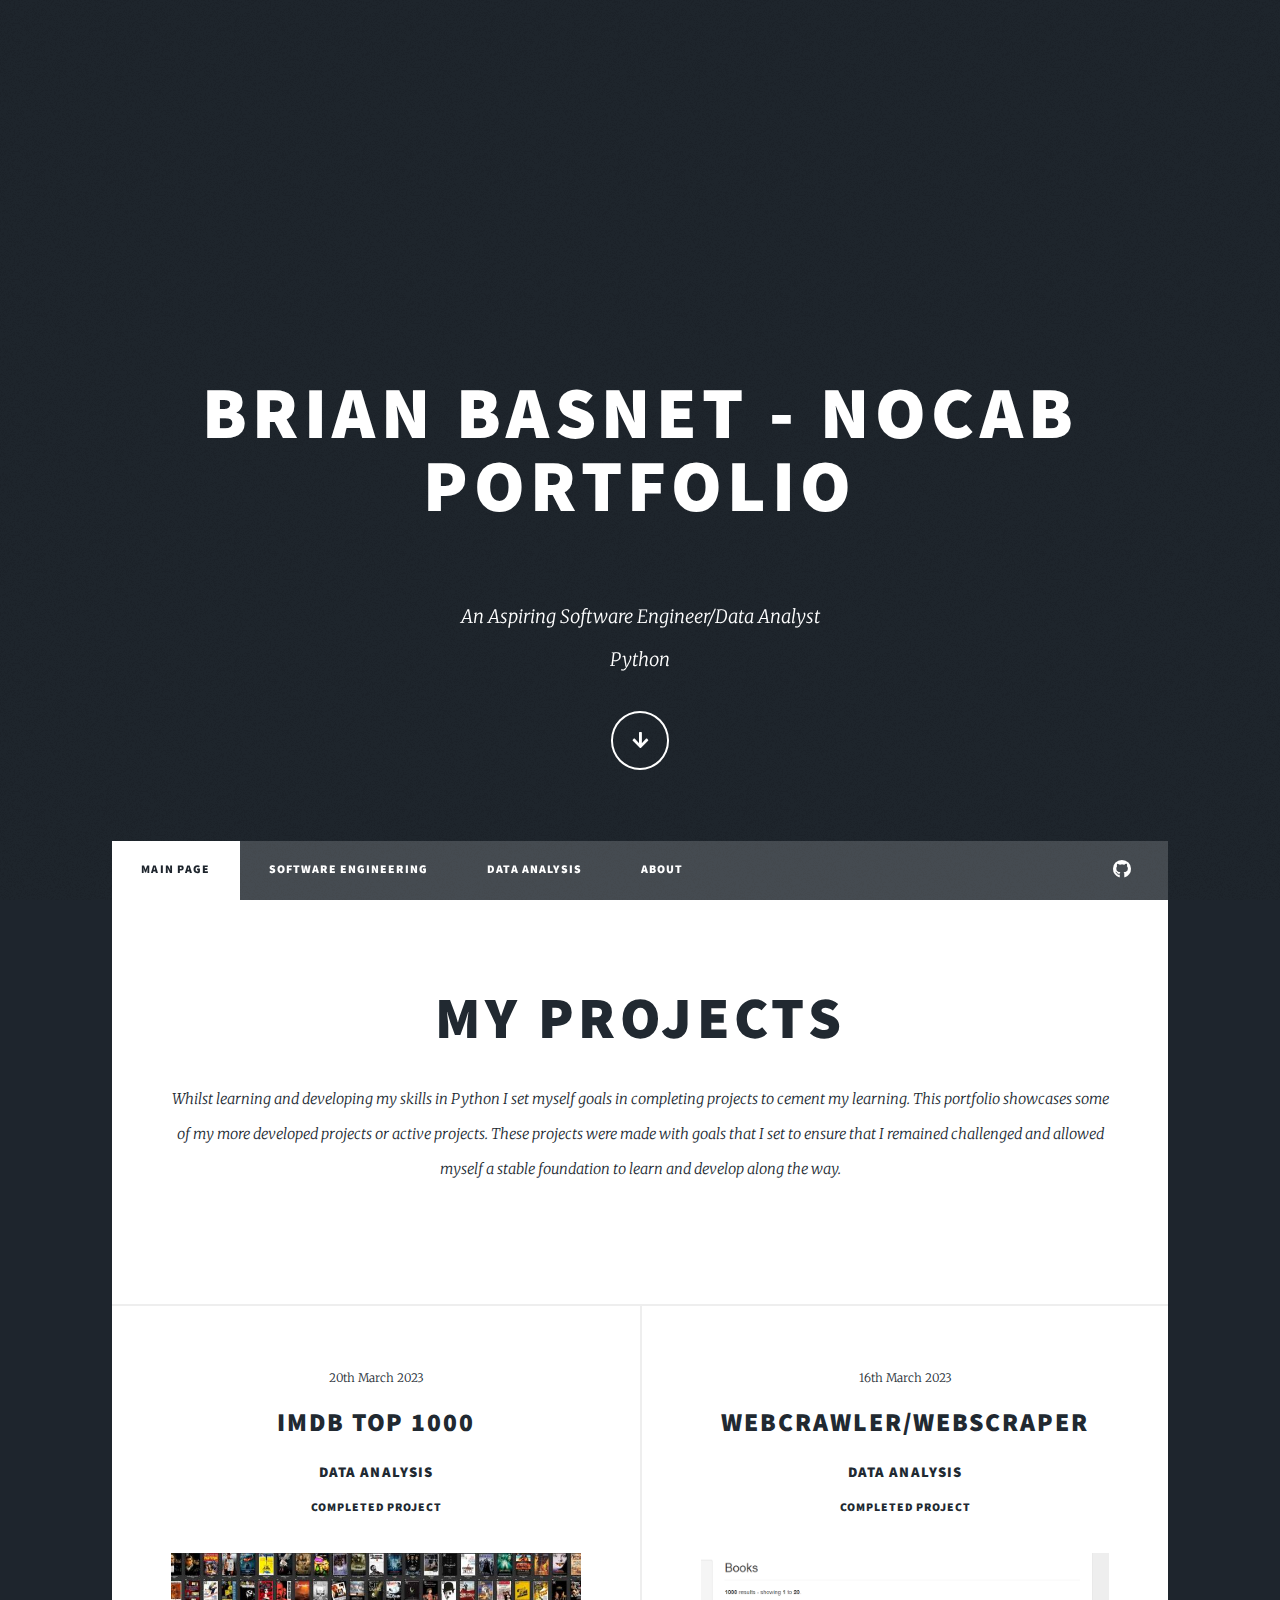
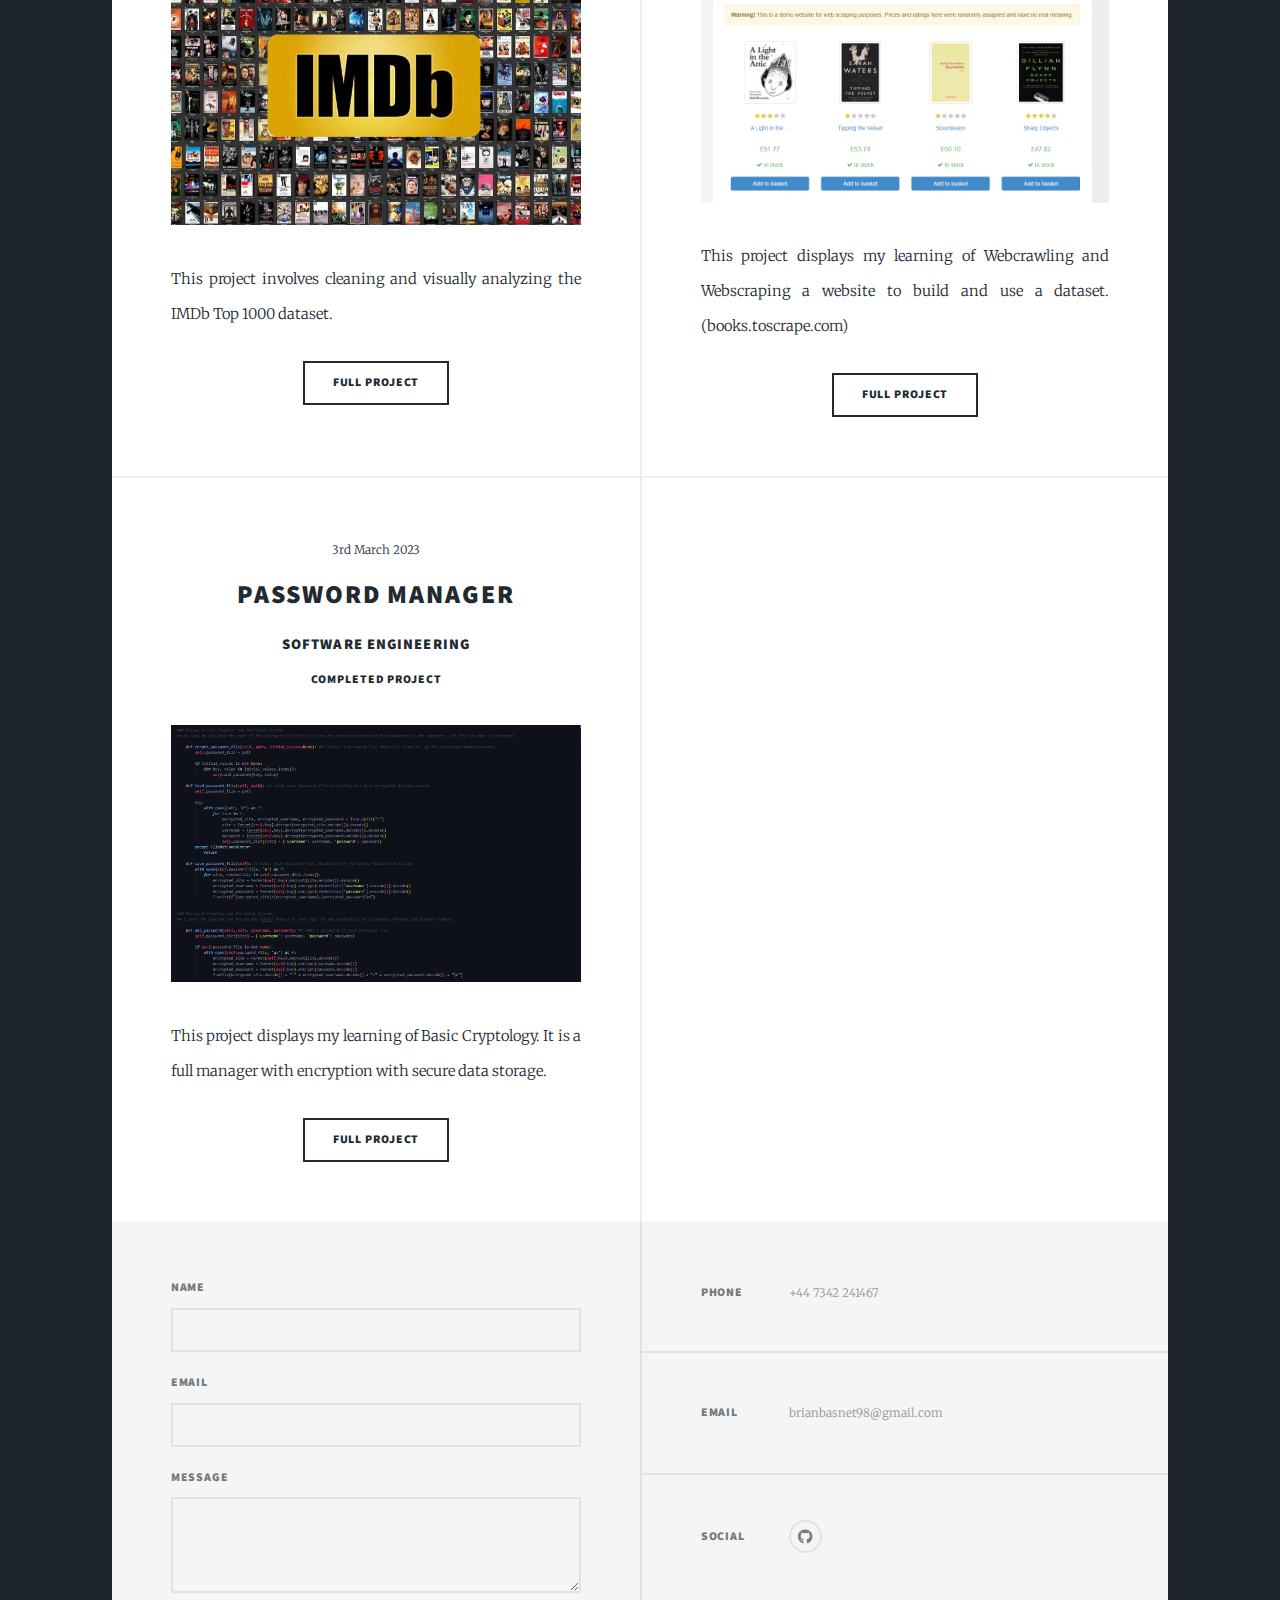
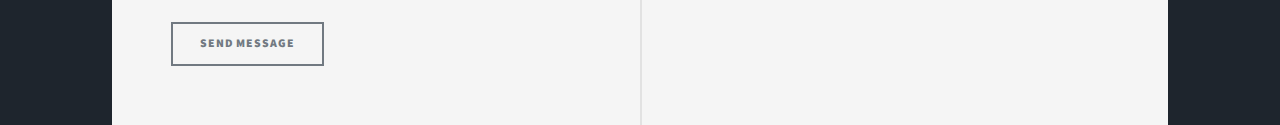
==== index.html @ bfab604c "Initial GitPages Commit" ====
<!DOCTYPE HTML>
<html>
	<head>
		<title>Brian Basnet (nocab)</title>
		<meta charset="utf-8" />
		<meta name="viewport" content="width=device-width, initial-scale=1, user-scalable=no" />
		<link rel="stylesheet" href="../assets/css/main.css" />
		<noscript><link rel="stylesheet" href="../assets/css/noscript.css" /></noscript>
	</head>
	<body class="is-preload">

		<!-- Wrapper -->
			<div id="wrapper" class="fade-in">

				<!-- Intro -->
					<div id="intro">
						<h1>Brian Basnet - nocab<br />
						Portfolio</h1>
						<p><br />
						An Aspiring Software Engineer/Data Analyst<br />
						
						Python</p>
						
						<ul class="actions">
							<li><a href="#nav" class="button icon solid solo fa-arrow-down scrolly">Continue</a></li>
						</ul>
					</div>

				<!-- Header -->
					<header id="header">
						<a href="index.html" class="logo">nocab</a>
					</header>

				<!-- Nav -->
					<nav id="nav">
						<ul class="links">
							<li class="active"><a href="../index.html">Main Page</a></li>
							<li><a href="../software-engineering/softwareengineering.html">Software Engineering</a></li>
							<li><a href="../data-analysis/dataanalysis.html">Data Analysis</a></li>
							<li><a href="../about.html">About</a></li>
						</ul>
						<ul class="icons">
							<li><a href="https://github.com/nocab-tech" class="icon brands fa-github"target="_blank"><span class="label">GitHub</span></a></li>
						</ul>
					</nav>

				<!-- Main -->
					<div id="main">

						<!-- Featured Post -->
							<article class="post featured">
								<header class="major">
									<h2>My Projects</h2>
									<p>Whilst learning and developing my skills in Python I set myself goals in completing projects to cement my learning. This portfolio showcases some of my more developed projects or active projects. These projects were made with goals that I set to ensure that I remained challenged and allowed myself a stable foundation to learn and develop along the way.</p>
								</header>
							</article>

						<!-- Posts -->
							<section class="posts">
								<article>
									<header>
										<span class="date">20th March 2023</span>
										<h2><a href="data-analysis/IMDB.html"target="_blank">IMDB Top 1000</a></h2>
										<h4>Data Analysis</h4>
										<h6>Completed Project</h6>
									</header>
									<a href="data-analysis/IMDB.html"target="_blank" class="image fit"><img src="images/imdb.jpg" alt="" /></a>
									<p>This project involves cleaning and visually analyzing the IMDb Top 1000 dataset.</p>
									<ul class="actions special">
										<li><a href="data-analysis/IMDB.html"target="_blank" class="button">Full Project</a></li>
									</ul>
								</article>
								<article>
									<header>
										<span class="date">16th March 2023</span>
										<h2><a href="data-analysis/WCWS.html"target="_blank">Webcrawler/Webscraper</a></h2>
										<h4>Data Analysis</h4>
										<h6>Completed Project</h6>
									</header>
									<a href="data-analysis/WCWS.html"target="_blank" class="image fit"><img src="images/wcws.png" alt="" /></a>
									<p>This project displays my learning of Webcrawling and Webscraping a website to build and use a dataset. (books.toscrape.com)</p>
									<ul class="actions special">
										<li><a href="data-analysis/WCWS.html"target="_blank" class="button">Full Project</a></li>
									</ul>
								</article>
								<article>
									<header>
										<span class="date">3rd March 2023</span>
										<h2><a href="software-engineering/passmanager.html"target="_blank">Password Manager</a></h2>
										<h4>Software Engineering</h4>
										<h6>Completed Project</h6>
									</header>
									<a href="software-engineering/passmanager.html"target="_blank" class="image fit"><img src="images/pm.PNG" alt="" /></a>
									<p>This project displays my learning of Basic Cryptology. It is a full manager with encryption with secure data storage.</p>
									<ul class="actions special">
										<li><a href="software-engineering/passmanager.html"target="_blank" class="button">Full Project</a></li>
									</ul>
								</article>
								<article>
									
								</article>
							</section>

						<!-- Footer -->
							<!-- <footer>
								<div class="pagination">
									<a href="#" class="previous">Prev</a>
									<a href="#" class="page active">1</a>
									<a href="#" class="page">2</a>
									<a href="#" class="page">3</a>
									<span class="extra">&hellip;</span>
									<a href="#" class="page">8</a>
									<a href="#" class="page">9</a>
									<a href="#" class="page">10</a>
									<a href="#" class="next">Next</a>
								</div>
							</footer> -->

					</div>

				<!-- Footer -->

					<footer id="footer">
				
						<section>
							<form method="post" action="https://formsubmit.co/brianbasnet98@gmail.com">
								<div class="fields">
									<div class="field">
										<label for="name">Name</label>
										<input type="text" name="name" id="name" />
									</div>
									<div class="field">
										<label for="email">Email</label>
										<input type="text" name="email" id="email" />
									</div>
									<div class="field">
										<label for="message">Message</label>
										<textarea name="message" id="message" rows="2"></textarea>
									</div>
								</div>
								<ul class="actions">
									<li><input type="submit" value="Send Message" /></li>
								</ul>
							</form>
						</section>
						<section class="split contact">
							<section>
								<h3>Phone</h3>
								<p>+44 7342 241467</p>
							</section>
							<section>
								<h3>Email</h3>
								<p>brianbasnet98@gmail.com</p>
							</section>
							<section>
								<h3>Social</h3>
								<ul class="icons alt">
									<li><a href="#" class="icon brands alt fa-github"><span class="label">GitHub</span></a></li>
								</ul>
							</section>
						</section>
					</footer>

			</div>

		<!-- Scripts -->
			<script src="assets/js/jquery.min.js"></script>
			<script src="assets/js/jquery.scrollex.min.js"></script>
			<script src="assets/js/jquery.scrolly.min.js"></script>
			<script src="assets/js/browser.min.js"></script>
			<script src="assets/js/breakpoints.min.js"></script>
			<script src="assets/js/util.js"></script>
			<script src="assets/js/main.js"></script>

	</body>
</html>
---- assets/css/main.css ----
@import url(fontawesome-all.min.css);
@import url("https://fonts.googleapis.com/css?family=Merriweather:300,700,300italic,700italic|Source+Sans+Pro:900");

/*
	Massively by HTML5 UP
	html5up.net | @ajlkn
	Free for personal and commercial use under the CCA 3.0 license (html5up.net/license)
*/

html, body, div, span, applet, object,
iframe, h1, h2, h3, h4, h5, h6, p, blockquote,
pre, a, abbr, acronym, address, big, cite,
code, del, dfn, em, img, ins, kbd, q, s, samp,
small, strike, strong, sub, sup, tt, var, b,
u, i, center, dl, dt, dd, ol, ul, li, fieldset,
form, label, legend, table, caption, tbody,
tfoot, thead, tr, th, td, article, aside,
canvas, details, embed, figure, figcaption,
footer, header, hgroup, menu, nav, output, ruby,
section, summary, time, mark, audio, video {
	margin: 0;
	padding: 0;
	border: 0;
	font-size: 100%;
	font: inherit;
	vertical-align: baseline;}

article, aside, details, figcaption, figure,
footer, header, hgroup, menu, nav, section {
	display: block;}

body {
	line-height: 1;
}

ol, ul {
	list-style: none;
}

blockquote, q {
	quotes: none;
}

	blockquote:before, blockquote:after, q:before, q:after {
		content: '';
		content: none;
	}

table {
	border-collapse: collapse;
	border-spacing: 0;
}

body {
	-webkit-text-size-adjust: none;
}

mark {
	background-color: transparent;
	color: inherit;
}

input::-moz-focus-inner {
	border: 0;
	padding: 0;
}

input, select, textarea {
	-moz-appearance: none;
	-webkit-appearance: none;
	-ms-appearance: none;
	appearance: none;
}

/* Basic */

	@-ms-viewport {
		width: device-width;
	}

	body {
		-ms-overflow-style: scrollbar;
	}

	@media screen and (max-width: 480px) {

		html, body {
			min-width: 320px;
		}

	}

	html {
		box-sizing: border-box;
	}

	*, *:before, *:after {
		box-sizing: inherit;
	}

	body {
		background-color: #1e252d;
	}


		body.is-preload *, body.is-preload *:before, body.is-preload *:after {
			-moz-animation: none !important;
			-webkit-animation: none !important;
			-ms-animation: none !important;
			animation: none !important;
			-moz-transition: none !important;
			-webkit-transition: none !important;
			-ms-transition: none !important;
			transition: none !important;
		}

/* Type */

	html {
		font-size: 16pt;
	}

		@media screen and (max-width: 1680px) {

			html {
				font-size: 12pt;
			}

		}

		@media screen and (max-width: 1280px) {

			html {
				font-size: 11pt;
			}

		}

		@media screen and (max-width: 360px) {

			html {
				font-size: 10pt;
			}

		}

	body {
		color: #212931;
	}

	body, input, select, textarea {
		font-family: "Merriweather", Georgia, serif;
		font-weight: 300;
		font-size: 1rem;
		line-height: 2.375;
	}

	a {
		-moz-transition: color 0.2s ease-in-out, background-color 0.2s ease-in-out, border-color 0.2s ease-in-out, box-shadow 0.2s ease-in-out;
		-webkit-transition: color 0.2s ease-in-out, background-color 0.2s ease-in-out, border-color 0.2s ease-in-out, box-shadow 0.2s ease-in-out;
		-ms-transition: color 0.2s ease-in-out, background-color 0.2s ease-in-out, border-color 0.2s ease-in-out, box-shadow 0.2s ease-in-out;
		transition: color 0.2s ease-in-out, background-color 0.2s ease-in-out, border-color 0.2s ease-in-out, box-shadow 0.2s ease-in-out;
		border-bottom: dotted 1px;
		text-decoration: none;
	}

		a:hover {
			border-bottom-color: transparent;
		}

	strong, b {
		font-weight: 600;
	}

	em, i {
		font-style: italic;
	}

	p {
		text-align: justify;
		margin: 0 0 2rem 0;
	}

	h1, h2, h3, h4, h5, h6 {
		font-family: "Source Sans Pro", Helvetica, sans-serif;
		font-weight: 900;
		line-height: 1.5;
		letter-spacing: 0.075em;
		text-transform: uppercase;
		margin: 0 0 1rem 0;
	}

		h1 a, h2 a, h3 a, h4 a, h5 a, h6 a {
			border-bottom: 0;
			color: inherit;
			text-decoration: none;
		}

	h1 {
		font-size: 4rem;
		line-height: 1.1;
		margin: 0 0 2rem 0;
	}

	h2 {
		font-size: 1.75rem;
		line-height: 1.3;
		margin: 0 0 1.5rem 0;
	}

	h3 {
		font-size: 1.25rem;
		margin: 0 0 1.5rem 0;
	}

	h4 {
		font-size: 1rem;
	}

	h5 {
		font-size: 0.9rem;
	}

	h6 {
		font-size: 0.8rem;
	}

	sub {
		font-size: 0.8rem;
		position: relative;
		top: 0.5rem;
	}

	sup {
		font-size: 0.8rem;
		position: relative;
		top: -0.5rem;
	}

	blockquote {
		border-left: solid 4px;
		font-style: italic;
		margin: 0 0 2rem 0;
		padding: 0.5rem 0 0.5rem 2rem;
	}

	code {
		border: solid 2px;
		font-family: "Courier New", monospace;
		font-size: 0.9rem;
		margin: 0 0.25rem;
		padding: 0.25rem 0.65rem;
	}

	pre {
		-webkit-overflow-scrolling: touch;
		font-family: "Courier New", monospace;
		font-size: 0.9rem;
		margin: 0 0 2rem 0;
	}

		pre code {
			display: block;
			line-height: 1.75;
			padding: 1rem 1.5rem;
			overflow-x: auto;
		}

	hr {
		border: 0;
		border-bottom: solid 2px;
		margin: 3rem 0;
	}

		hr.major {
			margin: 5rem 0;
		}

	.align-left {
		text-align: left;
	}

	.align-center {
		text-align: center;
	}

	.align-right {
		text-align: right;
	}

	input, select, textarea {
		color: #212931;
	}

	a {
		color: #212931;
		border-bottom-color: rgba(33, 41, 49, 0.5);
	}

		a:hover {
			border-bottom-color: transparent;
			color: #18bfef !important;
		}

	strong, b {
		color: #212931;
	}

	h1, h2, h3, h4, h5, h6 {
		color: #212931;
	}

	blockquote {
		border-left-color: #eeeeee;
	}

	code {
		background: rgba(220, 220, 220, 0.25);
		border-color: #eeeeee;
	}

	hr {
		border-bottom-color: #eeeeee;
	}

/* Row */

	.row {
		display: flex;
		flex-wrap: wrap;
		box-sizing: border-box;
		align-items: stretch;
	}

		.row > * {
			box-sizing: border-box;
		}

		.row.gtr-uniform > * > :last-child {
			margin-bottom: 0;
		}

		.row.aln-left {
			justify-content: flex-start;
		}

		.row.aln-center {
			justify-content: center;
		}

		.row.aln-right {
			justify-content: flex-end;
		}

		.row.aln-top {
			align-items: flex-start;
		}

		.row.aln-middle {
			align-items: center;
		}

		.row.aln-bottom {
			align-items: flex-end;
		}

		.row > .imp {
			order: -1;
		}

		.row > .col-1 {
			width: 8.33333%;
		}

		.row > .off-1 {
			margin-left: 8.33333%;
		}

		.row > .col-2 {
			width: 16.66667%;
		}

		.row > .off-2 {
			margin-left: 16.66667%;
		}

		.row > .col-3 {
			width: 25%;
		}

		.row > .off-3 {
			margin-left: 25%;
		}

		.row > .col-4 {
			width: 33.33333%;
		}

		.row > .off-4 {
			margin-left: 33.33333%;
		}

		.row > .col-5 {
			width: 41.66667%;
		}

		.row > .off-5 {
			margin-left: 41.66667%;
		}

		.row > .col-6 {
			width: 50%;
		}

		.row > .off-6 {
			margin-left: 50%;
		}

		.row > .col-7 {
			width: 58.33333%;
		}

		.row > .off-7 {
			margin-left: 58.33333%;
		}

		.row > .col-8 {
			width: 66.66667%;
		}

		.row > .off-8 {
			margin-left: 66.66667%;
		}

		.row > .col-9 {
			width: 75%;
		}

		.row > .off-9 {
			margin-left: 75%;
		}

		.row > .col-10 {
			width: 83.33333%;
		}

		.row > .off-10 {
			margin-left: 83.33333%;
		}

		.row > .col-11 {
			width: 91.66667%;
		}

		.row > .off-11 {
			margin-left: 91.66667%;
		}

		.row > .col-12 {
			width: 100%;
		}

		.row > .off-12 {
			margin-left: 100%;
		}

		.row.gtr-0 {
			margin-top: 0;
			margin-left: 0rem;
		}

			.row.gtr-0 > * {
				padding: 0 0 0 0rem;
			}

			.row.gtr-0.gtr-uniform {
				margin-top: 0rem;
			}

				.row.gtr-0.gtr-uniform > * {
					padding-top: 0rem;
				}

		.row.gtr-25 {
			margin-top: 0;
			margin-left: -0.375rem;
		}

			.row.gtr-25 > * {
				padding: 0 0 0 0.375rem;
			}

			.row.gtr-25.gtr-uniform {
				margin-top: -0.375rem;
			}

				.row.gtr-25.gtr-uniform > * {
					padding-top: 0.375rem;
				}

		.row.gtr-50 {
			margin-top: 0;
			margin-left: -0.75rem;
		}

			.row.gtr-50 > * {
				padding: 0 0 0 0.75rem;
			}

			.row.gtr-50.gtr-uniform {
				margin-top: -0.75rem;
			}

				.row.gtr-50.gtr-uniform > * {
					padding-top: 0.75rem;
				}

		.row {
			margin-top: 0;
			margin-left: -1.5rem;
		}

			.row > * {
				padding: 0 0 0 1.5rem;
			}

			.row.gtr-uniform {
				margin-top: -1.5rem;
			}

				.row.gtr-uniform > * {
					padding-top: 1.5rem;
				}

		.row.gtr-150 {
			margin-top: 0;
			margin-left: -2.25rem;
		}

			.row.gtr-150 > * {
				padding: 0 0 0 2.25rem;
			}

			.row.gtr-150.gtr-uniform {
				margin-top: -2.25rem;
			}

				.row.gtr-150.gtr-uniform > * {
					padding-top: 2.25rem;
				}

		.row.gtr-200 {
			margin-top: 0;
			margin-left: -3rem;
		}

			.row.gtr-200 > * {
				padding: 0 0 0 3rem;
			}

			.row.gtr-200.gtr-uniform {
				margin-top: -3rem;
			}

				.row.gtr-200.gtr-uniform > * {
					padding-top: 3rem;
				}

		@media screen and (max-width: 1680px) {

			.row {
				display: flex;
				flex-wrap: wrap;
				box-sizing: border-box;
				align-items: stretch;
			}

				.row > * {
					box-sizing: border-box;
				}

				.row.gtr-uniform > * > :last-child {
					margin-bottom: 0;
				}

				.row.aln-left {
					justify-content: flex-start;
				}

				.row.aln-center {
					justify-content: center;
				}

				.row.aln-right {
					justify-content: flex-end;
				}

				.row.aln-top {
					align-items: flex-start;
				}

				.row.aln-middle {
					align-items: center;
				}

				.row.aln-bottom {
					align-items: flex-end;
				}

				.row > .imp-xlarge {
					order: -1;
				}

				.row > .col-1-xlarge {
					width: 8.33333%;
				}

				.row > .off-1-xlarge {
					margin-left: 8.33333%;
				}

				.row > .col-2-xlarge {
					width: 16.66667%;
				}

				.row > .off-2-xlarge {
					margin-left: 16.66667%;
				}

				.row > .col-3-xlarge {
					width: 25%;
				}

				.row > .off-3-xlarge {
					margin-left: 25%;
				}

				.row > .col-4-xlarge {
					width: 33.33333%;
				}

				.row > .off-4-xlarge {
					margin-left: 33.33333%;
				}

				.row > .col-5-xlarge {
					width: 41.66667%;
				}

				.row > .off-5-xlarge {
					margin-left: 41.66667%;
				}

				.row > .col-6-xlarge {
					width: 50%;
				}

				.row > .off-6-xlarge {
					margin-left: 50%;
				}

				.row > .col-7-xlarge {
					width: 58.33333%;
				}

				.row > .off-7-xlarge {
					margin-left: 58.33333%;
				}

				.row > .col-8-xlarge {
					width: 66.66667%;
				}

				.row > .off-8-xlarge {
					margin-left: 66.66667%;
				}

				.row > .col-9-xlarge {
					width: 75%;
				}

				.row > .off-9-xlarge {
					margin-left: 75%;
				}

				.row > .col-10-xlarge {
					width: 83.33333%;
				}

				.row > .off-10-xlarge {
					margin-left: 83.33333%;
				}

				.row > .col-11-xlarge {
					width: 91.66667%;
				}

				.row > .off-11-xlarge {
					margin-left: 91.66667%;
				}

				.row > .col-12-xlarge {
					width: 100%;
				}

				.row > .off-12-xlarge {
					margin-left: 100%;
				}

				.row.gtr-0 {
					margin-top: 0;
					margin-left: 0rem;
				}

					.row.gtr-0 > * {
						padding: 0 0 0 0rem;
					}

					.row.gtr-0.gtr-uniform {
						margin-top: 0rem;
					}

						.row.gtr-0.gtr-uniform > * {
							padding-top: 0rem;
						}

				.row.gtr-25 {
					margin-top: 0;
					margin-left: -0.375rem;
				}

					.row.gtr-25 > * {
						padding: 0 0 0 0.375rem;
					}

					.row.gtr-25.gtr-uniform {
						margin-top: -0.375rem;
					}

						.row.gtr-25.gtr-uniform > * {
							padding-top: 0.375rem;
						}

				.row.gtr-50 {
					margin-top: 0;
					margin-left: -0.75rem;
				}

					.row.gtr-50 > * {
						padding: 0 0 0 0.75rem;
					}

					.row.gtr-50.gtr-uniform {
						margin-top: -0.75rem;
					}

						.row.gtr-50.gtr-uniform > * {
							padding-top: 0.75rem;
						}

				.row {
					margin-top: 0;
					margin-left: -1.5rem;
				}

					.row > * {
						padding: 0 0 0 1.5rem;
					}

					.row.gtr-uniform {
						margin-top: -1.5rem;
					}

						.row.gtr-uniform > * {
							padding-top: 1.5rem;
						}

				.row.gtr-150 {
					margin-top: 0;
					margin-left: -2.25rem;
				}

					.row.gtr-150 > * {
						padding: 0 0 0 2.25rem;
					}

					.row.gtr-150.gtr-uniform {
						margin-top: -2.25rem;
					}

						.row.gtr-150.gtr-uniform > * {
							padding-top: 2.25rem;
						}

				.row.gtr-200 {
					margin-top: 0;
					margin-left: -3rem;
				}

					.row.gtr-200 > * {
						padding: 0 0 0 3rem;
					}

					.row.gtr-200.gtr-uniform {
						margin-top: -3rem;
					}

						.row.gtr-200.gtr-uniform > * {
							padding-top: 3rem;
						}

		}

		@media screen and (max-width: 1280px) {

			.row {
				display: flex;
				flex-wrap: wrap;
				box-sizing: border-box;
				align-items: stretch;
			}

				.row > * {
					box-sizing: border-box;
				}

				.row.gtr-uniform > * > :last-child {
					margin-bottom: 0;
				}

				.row.aln-left {
					justify-content: flex-start;
				}

				.row.aln-center {
					justify-content: center;
				}

				.row.aln-right {
					justify-content: flex-end;
				}

				.row.aln-top {
					align-items: flex-start;
				}

				.row.aln-middle {
					align-items: center;
				}

				.row.aln-bottom {
					align-items: flex-end;
				}

				.row > .imp-large {
					order: -1;
				}

				.row > .col-1-large {
					width: 8.33333%;
				}

				.row > .off-1-large {
					margin-left: 8.33333%;
				}

				.row > .col-2-large {
					width: 16.66667%;
				}

				.row > .off-2-large {
					margin-left: 16.66667%;
				}

				.row > .col-3-large {
					width: 25%;
				}

				.row > .off-3-large {
					margin-left: 25%;
				}

				.row > .col-4-large {
					width: 33.33333%;
				}

				.row > .off-4-large {
					margin-left: 33.33333%;
				}

				.row > .col-5-large {
					width: 41.66667%;
				}

				.row > .off-5-large {
					margin-left: 41.66667%;
				}

				.row > .col-6-large {
					width: 50%;
				}

				.row > .off-6-large {
					margin-left: 50%;
				}

				.row > .col-7-large {
					width: 58.33333%;
				}

				.row > .off-7-large {
					margin-left: 58.33333%;
				}

				.row > .col-8-large {
					width: 66.66667%;
				}

				.row > .off-8-large {
					margin-left: 66.66667%;
				}

				.row > .col-9-large {
					width: 75%;
				}

				.row > .off-9-large {
					margin-left: 75%;
				}

				.row > .col-10-large {
					width: 83.33333%;
				}

				.row > .off-10-large {
					margin-left: 83.33333%;
				}

				.row > .col-11-large {
					width: 91.66667%;
				}

				.row > .off-11-large {
					margin-left: 91.66667%;
				}

				.row > .col-12-large {
					width: 100%;
				}

				.row > .off-12-large {
					margin-left: 100%;
				}

				.row.gtr-0 {
					margin-top: 0;
					margin-left: 0rem;
				}

					.row.gtr-0 > * {
						padding: 0 0 0 0rem;
					}

					.row.gtr-0.gtr-uniform {
						margin-top: 0rem;
					}

						.row.gtr-0.gtr-uniform > * {
							padding-top: 0rem;
						}

				.row.gtr-25 {
					margin-top: 0;
					margin-left: -0.375rem;
				}

					.row.gtr-25 > * {
						padding: 0 0 0 0.375rem;
					}

					.row.gtr-25.gtr-uniform {
						margin-top: -0.375rem;
					}

						.row.gtr-25.gtr-uniform > * {
							padding-top: 0.375rem;
						}

				.row.gtr-50 {
					margin-top: 0;
					margin-left: -0.75rem;
				}

					.row.gtr-50 > * {
						padding: 0 0 0 0.75rem;
					}

					.row.gtr-50.gtr-uniform {
						margin-top: -0.75rem;
					}

						.row.gtr-50.gtr-uniform > * {
							padding-top: 0.75rem;
						}

				.row {
					margin-top: 0;
					margin-left: -1.5rem;
				}

					.row > * {
						padding: 0 0 0 1.5rem;
					}

					.row.gtr-uniform {
						margin-top: -1.5rem;
					}

						.row.gtr-uniform > * {
							padding-top: 1.5rem;
						}

				.row.gtr-150 {
					margin-top: 0;
					margin-left: -2.25rem;
				}

					.row.gtr-150 > * {
						padding: 0 0 0 2.25rem;
					}

					.row.gtr-150.gtr-uniform {
						margin-top: -2.25rem;
					}

						.row.gtr-150.gtr-uniform > * {
							padding-top: 2.25rem;
						}

				.row.gtr-200 {
					margin-top: 0;
					margin-left: -3rem;
				}

					.row.gtr-200 > * {
						padding: 0 0 0 3rem;
					}

					.row.gtr-200.gtr-uniform {
						margin-top: -3rem;
					}

						.row.gtr-200.gtr-uniform > * {
							padding-top: 3rem;
						}

		}

		@media screen and (max-width: 980px) {

			.row {
				display: flex;
				flex-wrap: wrap;
				box-sizing: border-box;
				align-items: stretch;
			}

				.row > * {
					box-sizing: border-box;
				}

				.row.gtr-uniform > * > :last-child {
					margin-bottom: 0;
				}

				.row.aln-left {
					justify-content: flex-start;
				}

				.row.aln-center {
					justify-content: center;
				}

				.row.aln-right {
					justify-content: flex-end;
				}

				.row.aln-top {
					align-items: flex-start;
				}

				.row.aln-middle {
					align-items: center;
				}

				.row.aln-bottom {
					align-items: flex-end;
				}

				.row > .imp-medium {
					order: -1;
				}

				.row > .col-1-medium {
					width: 8.33333%;
				}

				.row > .off-1-medium {
					margin-left: 8.33333%;
				}

				.row > .col-2-medium {
					width: 16.66667%;
				}

				.row > .off-2-medium {
					margin-left: 16.66667%;
				}

				.row > .col-3-medium {
					width: 25%;
				}

				.row > .off-3-medium {
					margin-left: 25%;
				}

				.row > .col-4-medium {
					width: 33.33333%;
				}

				.row > .off-4-medium {
					margin-left: 33.33333%;
				}

				.row > .col-5-medium {
					width: 41.66667%;
				}

				.row > .off-5-medium {
					margin-left: 41.66667%;
				}

				.row > .col-6-medium {
					width: 50%;
				}

				.row > .off-6-medium {
					margin-left: 50%;
				}

				.row > .col-7-medium {
					width: 58.33333%;
				}

				.row > .off-7-medium {
					margin-left: 58.33333%;
				}

				.row > .col-8-medium {
					width: 66.66667%;
				}

				.row > .off-8-medium {
					margin-left: 66.66667%;
				}

				.row > .col-9-medium {
					width: 75%;
				}

				.row > .off-9-medium {
					margin-left: 75%;
				}

				.row > .col-10-medium {
					width: 83.33333%;
				}

				.row > .off-10-medium {
					margin-left: 83.33333%;
				}

				.row > .col-11-medium {
					width: 91.66667%;
				}

				.row > .off-11-medium {
					margin-left: 91.66667%;
				}

				.row > .col-12-medium {
					width: 100%;
				}

				.row > .off-12-medium {
					margin-left: 100%;
				}

				.row.gtr-0 {
					margin-top: 0;
					margin-left: 0rem;
				}

					.row.gtr-0 > * {
						padding: 0 0 0 0rem;
					}

					.row.gtr-0.gtr-uniform {
						margin-top: 0rem;
					}

						.row.gtr-0.gtr-uniform > * {
							padding-top: 0rem;
						}

				.row.gtr-25 {
					margin-top: 0;
					margin-left: -0.375rem;
				}

					.row.gtr-25 > * {
						padding: 0 0 0 0.375rem;
					}

					.row.gtr-25.gtr-uniform {
						margin-top: -0.375rem;
					}

						.row.gtr-25.gtr-uniform > * {
							padding-top: 0.375rem;
						}

				.row.gtr-50 {
					margin-top: 0;
					margin-left: -0.75rem;
				}

					.row.gtr-50 > * {
						padding: 0 0 0 0.75rem;
					}

					.row.gtr-50.gtr-uniform {
						margin-top: -0.75rem;
					}

						.row.gtr-50.gtr-uniform > * {
							padding-top: 0.75rem;
						}

				.row {
					margin-top: 0;
					margin-left: -1.5rem;
				}

					.row > * {
						padding: 0 0 0 1.5rem;
					}

					.row.gtr-uniform {
						margin-top: -1.5rem;
					}

						.row.gtr-uniform > * {
							padding-top: 1.5rem;
						}

				.row.gtr-150 {
					margin-top: 0;
					margin-left: -2.25rem;
				}

					.row.gtr-150 > * {
						padding: 0 0 0 2.25rem;
					}

					.row.gtr-150.gtr-uniform {
						margin-top: -2.25rem;
					}

						.row.gtr-150.gtr-uniform > * {
							padding-top: 2.25rem;
						}

				.row.gtr-200 {
					margin-top: 0;
					margin-left: -3rem;
				}

					.row.gtr-200 > * {
						padding: 0 0 0 3rem;
					}

					.row.gtr-200.gtr-uniform {
						margin-top: -3rem;
					}

						.row.gtr-200.gtr-uniform > * {
							padding-top: 3rem;
						}

		}

		@media screen and (max-width: 736px) {

			.row {
				display: flex;
				flex-wrap: wrap;
				box-sizing: border-box;
				align-items: stretch;
			}

				.row > * {
					box-sizing: border-box;
				}

				.row.gtr-uniform > * > :last-child {
					margin-bottom: 0;
				}

				.row.aln-left {
					justify-content: flex-start;
				}

				.row.aln-center {
					justify-content: center;
				}

				.row.aln-right {
					justify-content: flex-end;
				}

				.row.aln-top {
					align-items: flex-start;
				}

				.row.aln-middle {
					align-items: center;
				}

				.row.aln-bottom {
					align-items: flex-end;
				}

				.row > .imp-small {
					order: -1;
				}

				.row > .col-1-small {
					width: 8.33333%;
				}

				.row > .off-1-small {
					margin-left: 8.33333%;
				}

				.row > .col-2-small {
					width: 16.66667%;
				}

				.row > .off-2-small {
					margin-left: 16.66667%;
				}

				.row > .col-3-small {
					width: 25%;
				}

				.row > .off-3-small {
					margin-left: 25%;
				}

				.row > .col-4-small {
					width: 33.33333%;
				}

				.row > .off-4-small {
					margin-left: 33.33333%;
				}

				.row > .col-5-small {
					width: 41.66667%;
				}

				.row > .off-5-small {
					margin-left: 41.66667%;
				}

				.row > .col-6-small {
					width: 50%;
				}

				.row > .off-6-small {
					margin-left: 50%;
				}

				.row > .col-7-small {
					width: 58.33333%;
				}

				.row > .off-7-small {
					margin-left: 58.33333%;
				}

				.row > .col-8-small {
					width: 66.66667%;
				}

				.row > .off-8-small {
					margin-left: 66.66667%;
				}

				.row > .col-9-small {
					width: 75%;
				}

				.row > .off-9-small {
					margin-left: 75%;
				}

				.row > .col-10-small {
					width: 83.33333%;
				}

				.row > .off-10-small {
					margin-left: 83.33333%;
				}

				.row > .col-11-small {
					width: 91.66667%;
				}

				.row > .off-11-small {
					margin-left: 91.66667%;
				}

				.row > .col-12-small {
					width: 100%;
				}

				.row > .off-12-small {
					margin-left: 100%;
				}

				.row.gtr-0 {
					margin-top: 0;
					margin-left: 0rem;
				}

					.row.gtr-0 > * {
						padding: 0 0 0 0rem;
					}

					.row.gtr-0.gtr-uniform {
						margin-top: 0rem;
					}

						.row.gtr-0.gtr-uniform > * {
							padding-top: 0rem;
						}

				.row.gtr-25 {
					margin-top: 0;
					margin-left: -0.375rem;
				}

					.row.gtr-25 > * {
						padding: 0 0 0 0.375rem;
					}

					.row.gtr-25.gtr-uniform {
						margin-top: -0.375rem;
					}

						.row.gtr-25.gtr-uniform > * {
							padding-top: 0.375rem;
						}

				.row.gtr-50 {
					margin-top: 0;
					margin-left: -0.75rem;
				}

					.row.gtr-50 > * {
						padding: 0 0 0 0.75rem;
					}

					.row.gtr-50.gtr-uniform {
						margin-top: -0.75rem;
					}

						.row.gtr-50.gtr-uniform > * {
							padding-top: 0.75rem;
						}

				.row {
					margin-top: 0;
					margin-left: -1.5rem;
				}

					.row > * {
						padding: 0 0 0 1.5rem;
					}

					.row.gtr-uniform {
						margin-top: -1.5rem;
					}

						.row.gtr-uniform > * {
							padding-top: 1.5rem;
						}

				.row.gtr-150 {
					margin-top: 0;
					margin-left: -2.25rem;
				}

					.row.gtr-150 > * {
						padding: 0 0 0 2.25rem;
					}

					.row.gtr-150.gtr-uniform {
						margin-top: -2.25rem;
					}

						.row.gtr-150.gtr-uniform > * {
							padding-top: 2.25rem;
						}

				.row.gtr-200 {
					margin-top: 0;
					margin-left: -3rem;
				}

					.row.gtr-200 > * {
						padding: 0 0 0 3rem;
					}

					.row.gtr-200.gtr-uniform {
						margin-top: -3rem;
					}

						.row.gtr-200.gtr-uniform > * {
							padding-top: 3rem;
						}

		}

		@media screen and (max-width: 480px) {

			.row {
				display: flex;
				flex-wrap: wrap;
				box-sizing: border-box;
				align-items: stretch;
			}

				.row > * {
					box-sizing: border-box;
				}

				.row.gtr-uniform > * > :last-child {
					margin-bottom: 0;
				}

				.row.aln-left {
					justify-content: flex-start;
				}

				.row.aln-center {
					justify-content: center;
				}

				.row.aln-right {
					justify-content: flex-end;
				}

				.row.aln-top {
					align-items: flex-start;
				}

				.row.aln-middle {
					align-items: center;
				}

				.row.aln-bottom {
					align-items: flex-end;
				}

				.row > .imp-xsmall {
					order: -1;
				}

				.row > .col-1-xsmall {
					width: 8.33333%;
				}

				.row > .off-1-xsmall {
					margin-left: 8.33333%;
				}

				.row > .col-2-xsmall {
					width: 16.66667%;
				}

				.row > .off-2-xsmall {
					margin-left: 16.66667%;
				}

				.row > .col-3-xsmall {
					width: 25%;
				}

				.row > .off-3-xsmall {
					margin-left: 25%;
				}

				.row > .col-4-xsmall {
					width: 33.33333%;
				}

				.row > .off-4-xsmall {
					margin-left: 33.33333%;
				}

				.row > .col-5-xsmall {
					width: 41.66667%;
				}

				.row > .off-5-xsmall {
					margin-left: 41.66667%;
				}

				.row > .col-6-xsmall {
					width: 50%;
				}

				.row > .off-6-xsmall {
					margin-left: 50%;
				}

				.row > .col-7-xsmall {
					width: 58.33333%;
				}

				.row > .off-7-xsmall {
					margin-left: 58.33333%;
				}

				.row > .col-8-xsmall {
					width: 66.66667%;
				}

				.row > .off-8-xsmall {
					margin-left: 66.66667%;
				}

				.row > .col-9-xsmall {
					width: 75%;
				}

				.row > .off-9-xsmall {
					margin-left: 75%;
				}

				.row > .col-10-xsmall {
					width: 83.33333%;
				}

				.row > .off-10-xsmall {
					margin-left: 83.33333%;
				}

				.row > .col-11-xsmall {
					width: 91.66667%;
				}

				.row > .off-11-xsmall {
					margin-left: 91.66667%;
				}

				.row > .col-12-xsmall {
					width: 100%;
				}

				.row > .off-12-xsmall {
					margin-left: 100%;
				}

				.row.gtr-0 {
					margin-top: 0;
					margin-left: 0rem;
				}

					.row.gtr-0 > * {
						padding: 0 0 0 0rem;
					}

					.row.gtr-0.gtr-uniform {
						margin-top: 0rem;
					}

						.row.gtr-0.gtr-uniform > * {
							padding-top: 0rem;
						}

				.row.gtr-25 {
					margin-top: 0;
					margin-left: -0.375rem;
				}

					.row.gtr-25 > * {
						padding: 0 0 0 0.375rem;
					}

					.row.gtr-25.gtr-uniform {
						margin-top: -0.375rem;
					}

						.row.gtr-25.gtr-uniform > * {
							padding-top: 0.375rem;
						}

				.row.gtr-50 {
					margin-top: 0;
					margin-left: -0.75rem;
				}

					.row.gtr-50 > * {
						padding: 0 0 0 0.75rem;
					}

					.row.gtr-50.gtr-uniform {
						margin-top: -0.75rem;
					}

						.row.gtr-50.gtr-uniform > * {
							padding-top: 0.75rem;
						}

				.row {
					margin-top: 0;
					margin-left: -1.5rem;
				}

					.row > * {
						padding: 0 0 0 1.5rem;
					}

					.row.gtr-uniform {
						margin-top: -1.5rem;
					}

						.row.gtr-uniform > * {
							padding-top: 1.5rem;
						}

				.row.gtr-150 {
					margin-top: 0;
					margin-left: -2.25rem;
				}

					.row.gtr-150 > * {
						padding: 0 0 0 2.25rem;
					}

					.row.gtr-150.gtr-uniform {
						margin-top: -2.25rem;
					}

						.row.gtr-150.gtr-uniform > * {
							padding-top: 2.25rem;
						}

				.row.gtr-200 {
					margin-top: 0;
					margin-left: -3rem;
				}

					.row.gtr-200 > * {
						padding: 0 0 0 3rem;
					}

					.row.gtr-200.gtr-uniform {
						margin-top: -3rem;
					}

						.row.gtr-200.gtr-uniform > * {
							padding-top: 3rem;
						}

		}

		@media screen and (max-width: 360px) {

			.row {
				display: flex;
				flex-wrap: wrap;
				box-sizing: border-box;
				align-items: stretch;
			}

				.row > * {
					box-sizing: border-box;
				}

				.row.gtr-uniform > * > :last-child {
					margin-bottom: 0;
				}

				.row.aln-left {
					justify-content: flex-start;
				}

				.row.aln-center {
					justify-content: center;
				}

				.row.aln-right {
					justify-content: flex-end;
				}

				.row.aln-top {
					align-items: flex-start;
				}

				.row.aln-middle {
					align-items: center;
				}

				.row.aln-bottom {
					align-items: flex-end;
				}

				.row > .imp-xxsmall {
					order: -1;
				}

				.row > .col-1-xxsmall {
					width: 8.33333%;
				}

				.row > .off-1-xxsmall {
					margin-left: 8.33333%;
				}

				.row > .col-2-xxsmall {
					width: 16.66667%;
				}

				.row > .off-2-xxsmall {
					margin-left: 16.66667%;
				}

				.row > .col-3-xxsmall {
					width: 25%;
				}

				.row > .off-3-xxsmall {
					margin-left: 25%;
				}

				.row > .col-4-xxsmall {
					width: 33.33333%;
				}

				.row > .off-4-xxsmall {
					margin-left: 33.33333%;
				}

				.row > .col-5-xxsmall {
					width: 41.66667%;
				}

				.row > .off-5-xxsmall {
					margin-left: 41.66667%;
				}

				.row > .col-6-xxsmall {
					width: 50%;
				}

				.row > .off-6-xxsmall {
					margin-left: 50%;
				}

				.row > .col-7-xxsmall {
					width: 58.33333%;
				}

				.row > .off-7-xxsmall {
					margin-left: 58.33333%;
				}

				.row > .col-8-xxsmall {
					width: 66.66667%;
				}

				.row > .off-8-xxsmall {
					margin-left: 66.66667%;
				}

				.row > .col-9-xxsmall {
					width: 75%;
				}

				.row > .off-9-xxsmall {
					margin-left: 75%;
				}

				.row > .col-10-xxsmall {
					width: 83.33333%;
				}

				.row > .off-10-xxsmall {
					margin-left: 83.33333%;
				}

				.row > .col-11-xxsmall {
					width: 91.66667%;
				}

				.row > .off-11-xxsmall {
					margin-left: 91.66667%;
				}

				.row > .col-12-xxsmall {
					width: 100%;
				}

				.row > .off-12-xxsmall {
					margin-left: 100%;
				}

				.row.gtr-0 {
					margin-top: 0;
					margin-left: 0rem;
				}

					.row.gtr-0 > * {
						padding: 0 0 0 0rem;
					}

					.row.gtr-0.gtr-uniform {
						margin-top: 0rem;
					}

						.row.gtr-0.gtr-uniform > * {
							padding-top: 0rem;
						}

				.row.gtr-25 {
					margin-top: 0;
					margin-left: -0.375rem;
				}

					.row.gtr-25 > * {
						padding: 0 0 0 0.375rem;
					}

					.row.gtr-25.gtr-uniform {
						margin-top: -0.375rem;
					}

						.row.gtr-25.gtr-uniform > * {
							padding-top: 0.375rem;
						}

				.row.gtr-50 {
					margin-top: 0;
					margin-left: -0.75rem;
				}

					.row.gtr-50 > * {
						padding: 0 0 0 0.75rem;
					}

					.row.gtr-50.gtr-uniform {
						margin-top: -0.75rem;
					}

						.row.gtr-50.gtr-uniform > * {
							padding-top: 0.75rem;
						}

				.row {
					margin-top: 0;
					margin-left: -1.5rem;
				}

					.row > * {
						padding: 0 0 0 1.5rem;
					}

					.row.gtr-uniform {
						margin-top: -1.5rem;
					}

						.row.gtr-uniform > * {
							padding-top: 1.5rem;
						}

				.row.gtr-150 {
					margin-top: 0;
					margin-left: -2.25rem;
				}

					.row.gtr-150 > * {
						padding: 0 0 0 2.25rem;
					}

					.row.gtr-150.gtr-uniform {
						margin-top: -2.25rem;
					}

						.row.gtr-150.gtr-uniform > * {
							padding-top: 2.25rem;
						}

				.row.gtr-200 {
					margin-top: 0;
					margin-left: -3rem;
				}

					.row.gtr-200 > * {
						padding: 0 0 0 3rem;
					}

					.row.gtr-200.gtr-uniform {
						margin-top: -3rem;
					}

						.row.gtr-200.gtr-uniform > * {
							padding-top: 3rem;
						}

		}

/* Box */

	.box {
		border: solid 2px;
		margin-bottom: 2rem;
		padding: 1.5rem;
	}

		.box > :last-child,
		.box > :last-child > :last-child,
		.box > :last-child > :last-child > :last-child {
			margin-bottom: 0;
		}

		.box.alt {
			border: 0;
			border-radius: 0;
			padding: 0;
		}

	.box {
		border-color: #eeeeee;
	}

/* Button */

	input[type="submit"],
	input[type="reset"],
	input[type="button"],
	button,
	.button {
		-moz-appearance: none;
		-webkit-appearance: none;
		-ms-appearance: none;
		appearance: none;
		-moz-transition: background-color 0.2s ease-in-out, box-shadow 0.2s ease-in-out, color 0.2s ease-in-out;
		-webkit-transition: background-color 0.2s ease-in-out, box-shadow 0.2s ease-in-out, color 0.2s ease-in-out;
		-ms-transition: background-color 0.2s ease-in-out, box-shadow 0.2s ease-in-out, color 0.2s ease-in-out;
		transition: background-color 0.2s ease-in-out, box-shadow 0.2s ease-in-out, color 0.2s ease-in-out;
		border: 0;
		border-radius: 0;
		cursor: pointer;
		display: inline-block;
		font-family: "Source Sans Pro", Helvetica, sans-serif;
		font-size: 0.8rem;
		font-weight: 900;
		letter-spacing: 0.075em;
		height: 3rem;
		line-height: 3rem;
		padding: 0 2rem;
		text-align: center;
		text-decoration: none;
		text-transform: uppercase;
		white-space: nowrap;
	}

		input[type="submit"].icon:before,
		input[type="reset"].icon:before,
		input[type="button"].icon:before,
		button.icon:before,
		.button.icon:before {
			margin-right: 0.5rem;
		}

		input[type="submit"].icon.solo,
		input[type="reset"].icon.solo,
		input[type="button"].icon.solo,
		button.icon.solo,
		.button.icon.solo {
			position: relative;
			width: 4rem;
			height: 4rem;
			line-height: 4rem;
			border-radius: 4rem;
			text-indent: 4rem;
			overflow: hidden;
			padding: 0;
			white-space: nowrap;
		}

			input[type="submit"].icon.solo:before,
			input[type="reset"].icon.solo:before,
			input[type="button"].icon.solo:before,
			button.icon.solo:before,
			.button.icon.solo:before {
				position: absolute;
				display: block;
				top: 0;
				left: 0;
				width: inherit;
				height: inherit;
				line-height: inherit;
				font-size: 1.25rem;
				margin-right: 0;
				text-align: center;
				text-indent: 0;
			}

		input[type="submit"].fit,
		input[type="reset"].fit,
		input[type="button"].fit,
		button.fit,
		.button.fit {
			width: 100%;
		}

		input[type="submit"].small,
		input[type="reset"].small,
		input[type="button"].small,
		button.small,
		.button.small {
			font-size: 0.7rem;
			height: 2.5rem;
			line-height: 2.5rem;
			padding: 0 1.5rem;
		}

		input[type="submit"].large,
		input[type="reset"].large,
		input[type="button"].large,
		button.large,
		.button.large {
			font-size: 0.9rem;
			height: 3.5rem;
			line-height: 3.5rem;
			padding: 0 2.75rem;
		}

		@media screen and (max-width: 980px) {

			input[type="submit"],
			input[type="reset"],
			input[type="button"],
			button,
			.button {
				font-size: 0.9rem;
				height: 3.25rem;
				line-height: 3.25rem;
			}

				input[type="submit"].large,
				input[type="reset"].large,
				input[type="button"].large,
				button.large,
				.button.large {
					font-size: 1rem;
					height: 3.75rem;
					line-height: 3.75rem;
				}

		}

		input[type="submit"].disabled, input[type="submit"]:disabled,
		input[type="reset"].disabled,
		input[type="reset"]:disabled,
		input[type="button"].disabled,
		input[type="button"]:disabled,
		button.disabled,
		button:disabled,
		.button.disabled,
		.button:disabled {
			pointer-events: none;
			opacity: 0.25;
		}

	input[type="submit"],
	input[type="reset"],
	input[type="button"],
	button,
	.button {
		background-color: transparent;
		box-shadow: inset 0 0 0 2px #212931;
		color: #212931 !important;
	}

		input[type="submit"]:hover,
		input[type="reset"]:hover,
		input[type="button"]:hover,
		button:hover,
		.button:hover {
			box-shadow: inset 0 0 0 2px #18bfef;
			color: #18bfef !important;
		}

		input[type="submit"].primary,
		input[type="reset"].primary,
		input[type="button"].primary,
		button.primary,
		.button.primary {
			background-color: #212931;
			box-shadow: none;
			color: #ffffff !important;
		}

			input[type="submit"].primary:hover,
			input[type="reset"].primary:hover,
			input[type="button"].primary:hover,
			button.primary:hover,
			.button.primary:hover {
				background-color: #18bfef;
			}

/* Form */

	form {
		margin: 0 0 2rem 0;
	}

		form > :last-child {
			margin-bottom: 0;
		}

		form > .fields {
			display: -moz-flex;
			display: -webkit-flex;
			display: -ms-flex;
			display: flex;
			-moz-flex-wrap: wrap;
			-webkit-flex-wrap: wrap;
			-ms-flex-wrap: wrap;
			flex-wrap: wrap;
			width: calc(100% + 3rem);
			margin: -1.5rem 0 2rem -1.5rem;
		}

			form > .fields > .field {
				-moz-flex-grow: 0;
				-webkit-flex-grow: 0;
				-ms-flex-grow: 0;
				flex-grow: 0;
				-moz-flex-shrink: 0;
				-webkit-flex-shrink: 0;
				-ms-flex-shrink: 0;
				flex-shrink: 0;
				padding: 1.5rem 0 0 1.5rem;
				width: calc(100% - 1.5rem);
			}

				form > .fields > .field.half {
					width: calc(50% - 0.75rem);
				}

				form > .fields > .field.third {
					width: calc(100%/3 - 0.5rem);
				}

				form > .fields > .field.quarter {
					width: calc(25% - 0.375rem);
				}

		@media screen and (max-width: 480px) {

			form > .fields {
				width: calc(100% + 3rem);
				margin: -1.5rem 0 2rem -1.5rem;
			}

				form > .fields > .field {
					padding: 1.5rem 0 0 1.5rem;
					width: calc(100% - 1.5rem);
				}

					form > .fields > .field.half {
						width: calc(100% - 1.5rem);
					}

					form > .fields > .field.third {
						width: calc(100% - 1.5rem);
					}

					form > .fields > .field.quarter {
						width: calc(100% - 1.5rem);
					}

		}

	label {
		display: block;
		font-family: "Source Sans Pro", Helvetica, sans-serif;
		font-weight: 900;
		line-height: 1.5;
		letter-spacing: 0.075em;
		font-size: 0.8rem;
		text-transform: uppercase;
		margin: 0 0 0.75rem 0;
	}

		@media screen and (max-width: 980px) {

			label {
				font-size: 0.9rem;
			}

		}

	input[type="text"],
	input[type="password"],
	input[type="email"],
	select,
	textarea {
		-moz-appearance: none;
		-webkit-appearance: none;
		-ms-appearance: none;
		appearance: none;
		background: transparent;
		border-radius: 0;
		border: solid 2px;
		color: inherit;
		display: block;
		outline: 0;
		padding: 0 1rem;
		text-decoration: none;
		width: 100%;
	}

		input[type="text"]:invalid,
		input[type="password"]:invalid,
		input[type="email"]:invalid,
		select:invalid,
		textarea:invalid {
			box-shadow: none;
		}

	select {
		background-size: 1.25rem;
		background-repeat: no-repeat;
		background-position: calc(100% - 1rem) center;
		height: 3rem;
		padding-right: 3rem;
		text-overflow: ellipsis;
	}

		select:focus::-ms-value {
			background-color: transparent;
		}

		select::-ms-expand {
			display: none;
		}

	input[type="text"],
	input[type="password"],
	input[type="email"],
	select {
		height: 3rem;
	}

	textarea {
		padding: 0.75rem 1rem;
	}

	input[type="checkbox"],
	input[type="radio"] {
		-moz-appearance: none;
		-webkit-appearance: none;
		-ms-appearance: none;
		appearance: none;
		display: block;
		float: left;
		margin-right: -2rem;
		opacity: 0;
		width: 1rem;
		z-index: -1;
	}

		input[type="checkbox"] + label,
		input[type="radio"] + label {
			text-decoration: none;
			cursor: pointer;
			display: inline-block;
			font-size: 1rem;
			letter-spacing: 0;
			font-family: "Merriweather", Georgia, serif;
			text-transform: none;
			font-weight: 300;
			padding-left: 2.8rem;
			padding-right: 1rem;
			position: relative;
		}

			input[type="checkbox"] + label:before,
			input[type="radio"] + label:before {
				-moz-osx-font-smoothing: grayscale;
				-webkit-font-smoothing: antialiased;
				display: inline-block;
				font-style: normal;
				font-variant: normal;
				text-rendering: auto;
				line-height: 1;
				text-transform: none !important;
				font-family: 'Font Awesome 5 Free';
				font-weight: 900;
			}

			input[type="checkbox"] + label:before,
			input[type="radio"] + label:before {
				border-radius: 0;
				border: solid 2px;
				content: '';
				display: inline-block;
				font-size: 0.8rem;
				height: 1.8rem;
				left: 0;
				line-height: 1.65rem;
				position: absolute;
				text-align: center;
				top: -0.125rem;
				width: 1.8rem;
			}

		input[type="checkbox"]:checked + label:before,
		input[type="radio"]:checked + label:before {
			content: '\f00c';
		}

	input[type="checkbox"] + label:before {
		border-radius: 0;
	}

	input[type="radio"] + label:before {
		border-radius: 100%;
	}

	::-webkit-input-placeholder {
		opacity: 1.0;
	}

	:-moz-placeholder {
		opacity: 1.0;
	}

	::-moz-placeholder {
		opacity: 1.0;
	}

	:-ms-input-placeholder {
		opacity: 1.0;
	}

	label {
		color: #212931;
	}

	input[type="text"],
	input[type="password"],
	input[type="email"],
	select,
	textarea {
		border-color: #eeeeee;
	}

		input[type="text"]:focus,
		input[type="password"]:focus,
		input[type="email"]:focus,
		select:focus,
		textarea:focus {
			border-color: #18bfef;
		}

	select {
		background-image: url("data:image/svg+xml;charset=utf8,%3Csvg xmlns='http://www.w3.org/2000/svg' width='40' height='40' preserveAspectRatio='none' viewBox='0 0 40 40'%3E%3Cpath d='M9.4,12.3l10.4,10.4l10.4-10.4c0.2-0.2,0.5-0.4,0.9-0.4c0.3,0,0.6,0.1,0.9,0.4l3.3,3.3c0.2,0.2,0.4,0.5,0.4,0.9 c0,0.4-0.1,0.6-0.4,0.9L20.7,31.9c-0.2,0.2-0.5,0.4-0.9,0.4c-0.3,0-0.6-0.1-0.9-0.4L4.3,17.3c-0.2-0.2-0.4-0.5-0.4-0.9 c0-0.4,0.1-0.6,0.4-0.9l3.3-3.3c0.2-0.2,0.5-0.4,0.9-0.4S9.1,12.1,9.4,12.3z' fill='%23eeeeee' /%3E%3C/svg%3E");
	}

		select option {
			background-color: #ffffff;
			color: #212931;
		}

	.select-wrapper:before {
		color: #eeeeee;
	}

	input[type="checkbox"] + label,
	input[type="radio"] + label {
		color: #212931;
	}

		input[type="checkbox"] + label:before,
		input[type="radio"] + label:before {
			border-color: #eeeeee;
		}

	input[type="checkbox"]:checked + label:before,
	input[type="radio"]:checked + label:before {
		background-color: #212931;
		border-color: #212931;
		color: #ffffff;
	}

	input[type="checkbox"]:focus + label:before,
	input[type="radio"]:focus + label:before {
		border-color: #18bfef;
	}

	::-webkit-input-placeholder {
		color: #909498 !important;
	}

	:-moz-placeholder {
		color: #909498 !important;
	}

	::-moz-placeholder {
		color: #909498 !important;
	}

	:-ms-input-placeholder {
		color: #909498 !important;
	}

	.formerize-placeholder {
		color: #909498 !important;
	}

/* Icon */

	.icon {
		text-decoration: none;
		border-bottom: none;
		position: relative;
	}

		.icon:before {
			-moz-osx-font-smoothing: grayscale;
			-webkit-font-smoothing: antialiased;
			display: inline-block;
			font-style: normal;
			font-variant: normal;
			text-rendering: auto;
			line-height: 1;
			text-transform: none !important;
			font-family: 'Font Awesome 5 Free';
			font-weight: 400;
		}

		.icon > .label {
			display: none;
		}

		.icon:before {
			line-height: inherit;
		}

		.icon.solid:before {
			font-weight: 900;
		}

		.icon.brands:before {
			font-family: 'Font Awesome 5 Brands';
		}

/* Image */

	.image {
		border: 0;
		display: inline-block;
		position: relative;
	}

		.image img {
			display: block;
		}

		.image.left, .image.right {
			max-width: 40%;
		}

			.image.left img, .image.right img {
				width: 100%;
			}

		.image.left {
			float: left;
			margin: 0 2rem 2rem 0;
			top: 0.75rem;
		}

		.image.right {
			float: right;
			margin: 0 0 2rem 2rem;
			top: 0.75rem;
		}

		.image.fit {
			display: block;
			margin: 2.5rem 0;
			width: 100%;
		}

			.image.fit:first-child {
				margin-top: 0;
			}

			.image.fit img {
				width: 100%;
			}

		.image.main {
			display: block;
			margin: 4rem 0;
			width: 100%;
		}

			.image.main:first-child {
				margin-top: 0;
			}

			.image.main img {
				width: 100%;
			}

		@media screen and (max-width: 736px) {

			.image.fit {
				margin: 2rem 0;
			}

			.image.main {
				margin: 2rem 0;
			}

		}

	a.image {
		overflow: hidden;
	}

		a.image img {
			-moz-transition: -moz-transform 0.2s ease-out;
			-webkit-transition: -webkit-transform 0.2s ease-out;
			-ms-transition: -ms-transform 0.2s ease-out;
			transition: transform 0.2s ease-out;
		}

		a.image:hover img {
			-moz-transform: scale(1.05);
			-webkit-transform: scale(1.05);
			-ms-transform: scale(1.05);
			transform: scale(1.05);
		}

/* Actions */

	ul.actions {
		display: -moz-flex;
		display: -webkit-flex;
		display: -ms-flex;
		display: flex;
		cursor: default;
		list-style: none;
		margin-left: -1rem;
		padding-left: 0;
	}

		ul.actions li {
			padding: 0 0 0 1rem;
			vertical-align: middle;
		}

		ul.actions.special {
			-moz-justify-content: center;
			-webkit-justify-content: center;
			-ms-justify-content: center;
			justify-content: center;
			width: 100%;
			margin-left: 0;
		}

			ul.actions.special li:first-child {
				padding-left: 0;
			}

		ul.actions.stacked {
			-moz-flex-direction: column;
			-webkit-flex-direction: column;
			-ms-flex-direction: column;
			flex-direction: column;
			margin-left: 0;
		}

			ul.actions.stacked li {
				padding: 1.3rem 0 0 0;
			}

				ul.actions.stacked li:first-child {
					padding-top: 0;
				}

		ul.actions.fit {
			width: calc(100% + 1rem);
		}

			ul.actions.fit li {
				-moz-flex-grow: 1;
				-webkit-flex-grow: 1;
				-ms-flex-grow: 1;
				flex-grow: 1;
				-moz-flex-shrink: 1;
				-webkit-flex-shrink: 1;
				-ms-flex-shrink: 1;
				flex-shrink: 1;
				width: 100%;
			}

				ul.actions.fit li > * {
					width: 100%;
				}

			ul.actions.fit.stacked {
				width: 100%;
			}

		@media screen and (max-width: 480px) {

			ul.actions:not(.fixed) {
				-moz-flex-direction: column;
				-webkit-flex-direction: column;
				-ms-flex-direction: column;
				flex-direction: column;
				margin-left: 0;
				width: 100% !important;
			}

				ul.actions:not(.fixed) li {
					-moz-flex-grow: 1;
					-webkit-flex-grow: 1;
					-ms-flex-grow: 1;
					flex-grow: 1;
					-moz-flex-shrink: 1;
					-webkit-flex-shrink: 1;
					-ms-flex-shrink: 1;
					flex-shrink: 1;
					padding: 1rem 0 0 0;
					text-align: center;
					width: 100%;
				}

					ul.actions:not(.fixed) li > * {
						width: 100%;
					}

					ul.actions:not(.fixed) li:first-child {
						padding-top: 0;
					}

					ul.actions:not(.fixed) li input[type="submit"],
					ul.actions:not(.fixed) li input[type="reset"],
					ul.actions:not(.fixed) li input[type="button"],
					ul.actions:not(.fixed) li button,
					ul.actions:not(.fixed) li .button {
						width: 100%;
					}

						ul.actions:not(.fixed) li input[type="submit"].icon:before,
						ul.actions:not(.fixed) li input[type="reset"].icon:before,
						ul.actions:not(.fixed) li input[type="button"].icon:before,
						ul.actions:not(.fixed) li button.icon:before,
						ul.actions:not(.fixed) li .button.icon:before {
							margin-left: -0.5rem;
						}

		}

/* Icons */

	ul.icons {
		cursor: default;
		list-style: none;
		padding-left: 0;
	}

		ul.icons li {
			display: inline-block;
			padding: 0 0.5rem 0 0;
			vertical-align: middle;
		}

			ul.icons li:last-child {
				padding-right: 0;
			}

			ul.icons li .icon:before {
				width: 2.25rem;
				height: 2.25rem;
				line-height: 2.25rem;
				display: inline-block;
				text-align: center;
				border-radius: 100%;
				font-size: 1.25rem;
			}

		ul.icons.alt li .icon:before {
			-moz-transition: color 0.2s ease-in-out, background-color 0.2s ease-in-out, border-color 0.2s ease-in-out, box-shadow 0.2s ease-in-out;
			-webkit-transition: color 0.2s ease-in-out, background-color 0.2s ease-in-out, border-color 0.2s ease-in-out, box-shadow 0.2s ease-in-out;
			-ms-transition: color 0.2s ease-in-out, background-color 0.2s ease-in-out, border-color 0.2s ease-in-out, box-shadow 0.2s ease-in-out;
			transition: color 0.2s ease-in-out, background-color 0.2s ease-in-out, border-color 0.2s ease-in-out, box-shadow 0.2s ease-in-out;
			font-size: 1rem;
		}

/* List */

	ol {
		list-style: decimal;
		margin: 0 0 2rem 0;
		padding-left: 1.25rem;
	}

		ol li {
			padding-left: 0.25rem;
		}

	ul {
		list-style: disc;
		margin: 0 0 2rem 0;
		padding-left: 1rem;
	}

		ul li {
			padding-left: 0.5rem;
		}

		ul.divided {
			list-style: none;
			padding-left: 0;
		}

			ul.divided li {
				border-top: solid 1px;
				padding: 0.5rem 0;
			}

				ul.divided li:first-child {
					border-top: 0;
					padding-top: 0;
				}

	dl {
		margin: 0 0 2rem 0;
	}

		dl dt {
			display: block;
			font-weight: 600;
			margin: 0 0 1rem 0;
		}

		dl dd {
			margin-left: 2rem;
		}

	ul.divided li {
		border-top-color: #eeeeee;
	}

	ul.icons li a.icon:hover:before {
		color: #18bfef;
	}

	ul.icons.alt li .icon:before {
		box-shadow: inset 0 0 0 2px #eeeeee;
	}

	ul.icons.alt li a.icon:hover:before {
		box-shadow: inset 0 0 0 2px #18bfef;
	}

/* Section/Article */

	section.special, article.special {
		text-align: center;
	}

	header {
		cursor: default;
	}

		header > .date {
			display: block;
			font-size: 0.8rem;
			height: 1;
			margin: 0 0 1rem 0;
			position: relative;
		}

		header > p {
			font-style: italic;
		}

		header > h1 + p {
			font-size: 1.1rem;
			margin-top: -0.5rem;
			line-height: 2;
		}

		header > h2 + p {
			font-size: 1rem;
			margin-top: -0.75rem;
		}

		header > h3 + p {
			font-size: 0.9rem;
			margin-top: -0.75rem;
		}

		header > h4 + p {
			font-size: 0.8rem;
			margin-top: -0.75rem;
		}

		header.major {
			margin: 0 0 4rem 0;
			text-align: center;
		}

			header.major > :last-child {
				margin-bottom: 0;
			}

			header.major > p {
				margin-top: 0;
				text-align: center;
			}

			header.major > .date {
				font-size: 1rem;
				margin: 0 0 4rem 0;
			}

				header.major > .date:before, header.major > .date:after {
					content: '';
					display: block;
					position: absolute;
					top: 50%;
					width: calc(50% - 6rem);
					border-top: solid 2px;
				}

				header.major > .date:before {
					left: 0;
				}

				header.major > .date:after {
					right: 0;
				}

		@media screen and (max-width: 980px) {

			header br {
				display: none;
			}

		}

		@media screen and (max-width: 736px) {

			header.major {
				margin: 0 0 2rem 0;
			}

		}

	header.major .date:before, header.major .date:after {
		border-top-color: #eeeeee;
	}

/* Table */

	.table-wrapper {
		-webkit-overflow-scrolling: touch;
		overflow-x: auto;
	}

	table {
		margin: 0 0 2rem 0;
		width: 100%;
	}

		table tbody tr {
			border: solid 1px;
			border-left: 0;
			border-right: 0;
		}

		table td {
			padding: 0.75rem 0.75rem;
		}

		table th {
			font-family: "Source Sans Pro", Helvetica, sans-serif;
			font-size: 0.8rem;
			font-weight: 900;
			letter-spacing: 0.075em;
			line-height: 1.5;
			padding: 0 0.75rem 0.75rem 0.75rem;
			text-align: left;
			text-transform: uppercase;
		}

			@media screen and (max-width: 980px) {

				table th {
					font-size: 0.9rem;
				}

			}

		table thead {
			border-bottom: solid 2px;
		}

		table tfoot {
			border-top: solid 2px;
		}

		table.alt {
			border-collapse: separate;
		}

			table.alt tbody tr td {
				border: solid 1px;
				border-left-width: 0;
				border-top-width: 0;
			}

				table.alt tbody tr td:first-child {
					border-left-width: 1px;
				}

			table.alt tbody tr:first-child td {
				border-top-width: 1px;
			}

			table.alt thead {
				border-bottom: 0;
			}

			table.alt tfoot {
				border-top: 0;
			}

	table tbody tr {
		border-color: #eeeeee;
	}

		table tbody tr:nth-child(2n + 1) {
			background-color: rgba(220, 220, 220, 0.25);
		}

	table th {
		color: #212931;
	}

	table thead {
		border-bottom-color: #eeeeee;
	}

	table tfoot {
		border-top-color: #eeeeee;
	}

	table.alt tbody tr td {
		border-color: #eeeeee;
	}

/* Pagination */

	.pagination {
		display: -moz-inline-flex;
		display: -webkit-inline-flex;
		display: -ms-inline-flex;
		display: inline-flex;
		-moz-user-select: none;
		-webkit-user-select: none;
		-ms-user-select: none;
		user-select: none;
		cursor: default;
		list-style: none;
		margin: 0 0 2rem 2px;
		padding: 0;
	}

		.pagination a, .pagination span {
			-moz-transition: background-color 0.2s ease-in-out, border-color 0.2s ease-in-out, box-shadow 0.2s ease-in-out, color 0.2s ease-in-out;
			-webkit-transition: background-color 0.2s ease-in-out, border-color 0.2s ease-in-out, box-shadow 0.2s ease-in-out, color 0.2s ease-in-out;
			-ms-transition: background-color 0.2s ease-in-out, border-color 0.2s ease-in-out, box-shadow 0.2s ease-in-out, color 0.2s ease-in-out;
			transition: background-color 0.2s ease-in-out, border-color 0.2s ease-in-out, box-shadow 0.2s ease-in-out, color 0.2s ease-in-out;
			border: solid 2px;
			display: inline-block;
			font-family: "Source Sans Pro", Helvetica, sans-serif;
			font-size: 0.8rem;
			font-weight: 900;
			height: 3rem;
			letter-spacing: 0.075em;
			line-height: calc(3rem - 4px);
			margin-left: -2px;
			min-width: 3rem;
			position: relative;
			text-align: center;
			text-decoration: none;
			text-transform: uppercase;
		}

		.pagination .next, .pagination .previous {
			text-decoration: none;
			padding: 0 1.75rem;
		}

			.pagination .next:before, .pagination .previous:before {
				-moz-osx-font-smoothing: grayscale;
				-webkit-font-smoothing: antialiased;
				display: inline-block;
				font-style: normal;
				font-variant: normal;
				text-rendering: auto;
				line-height: 1;
				text-transform: none !important;
				font-family: 'Font Awesome 5 Free';
				font-weight: 900;
			}

			.pagination .next:before, .pagination .previous:before {
				display: inline-block;
				color: inherit !important;
				line-height: inherit;
			}

		.pagination .previous:before {
			content: '\f104';
			margin-right: 0.9375em;
		}

		.pagination .next:before {
			content: '\f105';
			float: right;
			margin-left: 0.9375em;
		}

		@media screen and (max-width: 980px) {

			.pagination a, .pagination span {
				font-size: 0.9rem;
			}

		}

		@media screen and (max-width: 480px) {

			.pagination .page, .pagination .extra {
				display: none;
			}

		}

	.pagination a, .pagination span {
		border-color: #eeeeee;
	}

	.pagination a {
		color: #212931 !important;
	}

		.pagination a:hover {
			color: #18bfef !important;
			border-color: #18bfef;
			z-index: 1;
		}

			.pagination a:hover + a,
			.pagination a:hover + span {
				border-left-color: #18bfef;
			}

		.pagination a.active {
			background-color: #eeeeee;
		}

	.pagination span {
		color: #eeeeee;
	}

/* Wrapper */

	#wrapper {
		-moz-transition: opacity 0.5s ease;
		-webkit-transition: opacity 0.5s ease;
		-ms-transition: opacity 0.5s ease;
		transition: opacity 0.5s ease;
		position: relative;
		z-index: 1;
		overflow: hidden;
	}

		#wrapper > .bg {
			position: absolute;
			top: 0;
			left: 0;
			width: 100%;
			height: 100%;
			background-color: #212931;
			background-image: url("../../images/overlay.png"), linear-gradient(0deg, rgba(0, 0, 0, 0.1), rgba(0, 0, 0, 0.1)), url("../../images/bg.png");
			background-size: auto,								auto,														100% auto;
			background-position: center,								center,														top center;
			background-repeat: repeat,								no-repeat,													no-repeat;
			background-attachment: scroll,								scroll,														scroll;
			z-index: -1;
		}

			#wrapper > .bg.fixed {
				position: fixed;
				width: 100vw;
				height: 100vh;
			}

		#wrapper.fade-in:before {
			pointer-events: none;
			-moz-transition: opacity 1s ease-in-out;
			-webkit-transition: opacity 1s ease-in-out;
			-ms-transition: opacity 1s ease-in-out;
			transition: opacity 1s ease-in-out;
			-moz-transition-delay: 0.75s;
			-webkit-transition-delay: 0.75s;
			-ms-transition-delay: 0.75s;
			transition-delay: 0.75s;
			background: #1e252d;
			content: '';
			display: block;
			height: 100%;
			left: 0;
			opacity: 0;
			position: fixed;
			top: 0;
			width: 100%;
		}

		body.is-preload #wrapper.fade-in:before {
			opacity: 1;
		}

		@media screen and (orientation: portrait) {

			#wrapper > .bg {
				background-size: auto,								auto,														auto 175%;
			}

		}

/* Intro */

	#intro {
		color: #ffffff;
		padding: 8rem 4rem 6rem 4rem ;
		-moz-align-items: center;
		-webkit-align-items: center;
		-ms-align-items: center;
		align-items: center;
		display: -moz-flex;
		display: -webkit-flex;
		display: -ms-flex;
		display: flex;
		-moz-flex-direction: column;
		-webkit-flex-direction: column;
		-ms-flex-direction: column;
		flex-direction: column;
		-moz-justify-content: -moz-flex-end;
		-webkit-justify-content: -webkit-flex-end;
		-ms-justify-content: -ms-flex-end;
		justify-content: flex-end;
		-moz-transition: opacity 1s ease, -moz-transform 1s ease;
		-webkit-transition: opacity 1s ease, -webkit-transform 1s ease;
		-ms-transition: opacity 1s ease, -ms-transform 1s ease;
		transition: opacity 1s ease, transform 1s ease;
		position: relative;
		cursor: default;
		text-align: center;
		z-index: 1;
		min-height: 100vh;
	}

		#intro input, #intro select, #intro textarea {
			color: #ffffff;
		}

		#intro a {
			color: #ffffff;
			border-bottom-color: rgba(255, 255, 255, 0.5);
		}

			#intro a:hover {
				border-bottom-color: transparent;
				color: #18bfef !important;
			}

		#intro strong, #intro b {
			color: #ffffff;
		}

		#intro h1, #intro h2, #intro h3, #intro h4, #intro h5, #intro h6 {
			color: #ffffff;
		}

		#intro blockquote {
			border-left-color: #ffffff;
		}

		#intro code {
			background: rgba(255, 255, 255, 0.075);
			border-color: #ffffff;
		}

		#intro hr {
			border-bottom-color: #ffffff;
		}

		#intro input[type="submit"],
		#intro input[type="reset"],
		#intro input[type="button"],
		#intro button,
		#intro .button {
			background-color: transparent;
			box-shadow: inset 0 0 0 2px #ffffff;
			color: #ffffff !important;
		}

			#intro input[type="submit"]:hover,
			#intro input[type="reset"]:hover,
			#intro input[type="button"]:hover,
			#intro button:hover,
			#intro .button:hover {
				box-shadow: inset 0 0 0 2px #18bfef;
				color: #18bfef !important;
			}

			#intro input[type="submit"].primary,
			#intro input[type="reset"].primary,
			#intro input[type="button"].primary,
			#intro button.primary,
			#intro .button.primary {
				background-color: #ffffff;
				box-shadow: none;
				color: #1e252d !important;
			}

				#intro input[type="submit"].primary:hover,
				#intro input[type="reset"].primary:hover,
				#intro input[type="button"].primary:hover,
				#intro button.primary:hover,
				#intro .button.primary:hover {
					background-color: #18bfef;
				}

		#intro h1 {
			font-size: 5rem;
			line-height: 1;
		}

		#intro p {
			font-size: 1.25rem;
			font-style: italic;
			margin-top: -0.25rem;
			text-align: center;
		}

		#intro + #header {
			margin-top: -20rem;
		}

			#intro + #header .logo {
				-moz-transform: translateY(2rem);
				-webkit-transform: translateY(2rem);
				-ms-transform: translateY(2rem);
				transform: translateY(2rem);
				opacity: 0;
				visibility: hidden;
			}

		#intro.hidden {
			pointer-events: none;
			-moz-transform: translateY(2rem);
			-webkit-transform: translateY(2rem);
			-ms-transform: translateY(2rem);
			transform: translateY(2rem);
			-moz-transition: opacity 0.5s ease, -moz-transform 0.5s ease, visibility 0.5s;
			-webkit-transition: opacity 0.5s ease, -webkit-transform 0.5s ease, visibility 0.5s;
			-ms-transition: opacity 0.5s ease, -ms-transform 0.5s ease, visibility 0.5s;
			transition: opacity 0.5s ease, transform 0.5s ease, visibility 0.5s;
			opacity: 0;
			visibility: hidden;
		}

			#intro.hidden + #header .logo {
				-moz-transform: translateY(0);
				-webkit-transform: translateY(0);
				-ms-transform: translateY(0);
				transform: translateY(0);
				opacity: 1;
				visibility: visible;
			}

		body.is-preload #intro {
			-moz-transform: translateY(2rem);
			-webkit-transform: translateY(2rem);
			-ms-transform: translateY(2rem);
			transform: translateY(2rem);
			opacity: 0;
		}

			body.is-preload #intro:not(.hidden) + #header + #nav {
				-moz-transform: translateY(4rem);
				-webkit-transform: translateY(4rem);
				-ms-transform: translateY(4rem);
				transform: translateY(4rem);
				opacity: 0;
			}

		@media screen and (max-width: 980px) {

			#intro {
				padding: 4rem 4rem 2rem 4rem ;
				min-height: 90vh;
			}

				#intro p br {
					display: none;
				}

				#intro + #header {
					margin-top: -14rem;
				}

		}

		@media screen and (max-width: 736px) {

			#intro {
				padding: 3rem 2rem 1rem 2rem ;
				min-height: 80vh;
			}

				#intro h1 {
					font-size: 3.25rem;
					line-height: 1.1;
					margin-bottom: 1rem;
				}

				#intro p {
					font-size: 1rem;
					margin-top: 0rem;
				}

				#intro .actions {
					display: none;
				}

		}

/* Header */

	#header {
		color: #ffffff;
		-moz-align-items: center;
		-webkit-align-items: center;
		-ms-align-items: center;
		align-items: center;
		display: -moz-flex;
		display: -webkit-flex;
		display: -ms-flex;
		display: flex;
		-moz-flex-direction: column;
		-webkit-flex-direction: column;
		-ms-flex-direction: column;
		flex-direction: column;
		-moz-justify-content: -moz-flex-end;
		-webkit-justify-content: -webkit-flex-end;
		-ms-justify-content: -ms-flex-end;
		justify-content: flex-end;
		pointer-events: none;
		-moz-user-select: none;
		-webkit-user-select: none;
		-ms-user-select: none;
		user-select: none;
		height: 20rem;
		padding-bottom: 8rem;
		position: relative;
		text-align: center;
		z-index: 2;
	}

		#header input, #header select, #header textarea {
			color: #ffffff;
		}

		#header a {
			color: #ffffff;
			border-bottom-color: rgba(255, 255, 255, 0.5);
		}

			#header a:hover {
				border-bottom-color: transparent;
				color: #18bfef !important;
			}

		#header strong, #header b {
			color: #ffffff;
		}

		#header h1, #header h2, #header h3, #header h4, #header h5, #header h6 {
			color: #ffffff;
		}

		#header blockquote {
			border-left-color: #ffffff;
		}

		#header code {
			background: rgba(255, 255, 255, 0.075);
			border-color: #ffffff;
		}

		#header hr {
			border-bottom-color: #ffffff;
		}

		#header .logo {
			-moz-transition: border-color 0.2s ease-in-out, color 0.2s ease-in-out, opacity 0.5s ease, -moz-transform 0.5s ease, visibility 0.5s;
			-webkit-transition: border-color 0.2s ease-in-out, color 0.2s ease-in-out, opacity 0.5s ease, -webkit-transform 0.5s ease, visibility 0.5s;
			-ms-transition: border-color 0.2s ease-in-out, color 0.2s ease-in-out, opacity 0.5s ease, -ms-transform 0.5s ease, visibility 0.5s;
			transition: border-color 0.2s ease-in-out, color 0.2s ease-in-out, opacity 0.5s ease, transform 0.5s ease, visibility 0.5s;
			pointer-events: auto;
			border-style: solid;
			border-color: #ffffff;
			border-width: 5px !important;
			font-family: "Source Sans Pro", Helvetica, sans-serif;
			font-size: 2.25rem;
			font-weight: 900;
			letter-spacing: 0.075em;
			line-height: 1;
			padding: 1rem 1.75rem;
			text-transform: uppercase;
			visibility: visible;
		}

			#header .logo:hover {
				border-color: #18bfef !important;
				color: #18bfef !important;
			}

		@media screen and (max-width: 980px) {

			#header {
				height: 14rem;
				padding-bottom: 4rem;
			}

		}

		@media screen and (max-width: 736px) {

			#header {
				padding-bottom: 3rem;
			}

				#header .logo {
					font-size: 1.75rem;
					border-width: 3px !important;
				}

		}

/* Nav */

	#nav {
		color: #ffffff;
		display: -moz-flex;
		display: -webkit-flex;
		display: -ms-flex;
		display: flex;
		-moz-transition: -moz-transform 1s ease, opacity 1s ease;
		-webkit-transition: -webkit-transform 1s ease, opacity 1s ease;
		-ms-transition: -ms-transform 1s ease, opacity 1s ease;
		transition: transform 1s ease, opacity 1s ease;
		background: rgba(255, 255, 255, 0.175);
		height: 4rem;
		line-height: 4rem;
		margin: -4rem auto 0 auto;
		overflow: hidden;
		padding: 0 2rem 0 0;
		position: relative;
		width: calc(100% - 4rem);
		max-width: 72rem;
		z-index: 2;
	}

		#nav ul.divided li {
			border-top-color: #ffffff;
		}

		#nav ul.icons li a.icon:hover:before {
			color: #18bfef;
		}

		#nav ul.icons.alt li .icon:before {
			box-shadow: inset 0 0 0 2px #ffffff;
		}

		#nav ul.icons.alt li a.icon:hover:before {
			box-shadow: inset 0 0 0 2px #18bfef;
		}

		#nav input, #nav select, #nav textarea {
			color: #ffffff;
		}

		#nav a {
			color: #ffffff;
			border-bottom-color: rgba(255, 255, 255, 0.5);
		}

			#nav a:hover {
				border-bottom-color: transparent;
				color: #18bfef !important;
			}

		#nav strong, #nav b {
			color: #ffffff;
		}

		#nav h1, #nav h2, #nav h3, #nav h4, #nav h5, #nav h6 {
			color: #ffffff;
		}

		#nav blockquote {
			border-left-color: #ffffff;
		}

		#nav code {
			background: rgba(255, 255, 255, 0.075);
			border-color: #ffffff;
		}

		#nav hr {
			border-bottom-color: #ffffff;
		}

		#nav ul.links {
			display: -moz-flex;
			display: -webkit-flex;
			display: -ms-flex;
			display: flex;
			-moz-flex-grow: 1;
			-webkit-flex-grow: 1;
			-ms-flex-grow: 1;
			flex-grow: 1;
			-moz-flex-shrink: 1;
			-webkit-flex-shrink: 1;
			-ms-flex-shrink: 1;
			flex-shrink: 1;
			font-family: "Source Sans Pro", Helvetica, sans-serif;
			font-weight: 900;
			letter-spacing: 0.075em;
			list-style: none;
			margin-bottom: 0;
			padding-left: 0;
			text-transform: uppercase;
		}

			#nav ul.links li {
				display: block;
				padding-left: 0;
			}

				#nav ul.links li a {
					-moz-transition: background-color 0.2s ease-in-out, color 0.2s ease-in-out;
					-webkit-transition: background-color 0.2s ease-in-out, color 0.2s ease-in-out;
					-ms-transition: background-color 0.2s ease-in-out, color 0.2s ease-in-out;
					transition: background-color 0.2s ease-in-out, color 0.2s ease-in-out;
					display: block;
					font-size: 0.8rem;
					outline: none;
					padding: 0 2rem;
				}

					#nav ul.links li a:hover {
						color: inherit !important;
						background-color: rgba(255, 255, 255, 0.1);
					}

				#nav ul.links li.active {
					background-color: #ffffff;
				}

					#nav ul.links li.active a {
						color: #1e252d;
					}

						#nav ul.links li.active a:hover {
							color: #18bfef !important;
						}

		#nav ul.icons {
			-moz-flex-grow: 0;
			-webkit-flex-grow: 0;
			-ms-flex-grow: 0;
			flex-grow: 0;
			-moz-flex-shrink: 0;
			-webkit-flex-shrink: 0;
			-ms-flex-shrink: 0;
			flex-shrink: 0;
			margin-bottom: 0;
		}

		@media screen and (max-width: 980px) {

			#nav {
				display: none;
			}

		}

		#nav ul.dropdown {
			display: none;
			position: absolute;
			top: 100%;
			left: 0;
			background-color: #fff;
			padding: 0;
			margin: 0;
			border: 1px solid #ccc;
		  }
		  
		  #nav ul.links li:hover > ul.dropdown {
			display: block;
		  }
		  
		  #nav ul.dropdown li {
			display: block;
			width: 100%;
			margin: 0;
			padding: 0;
		  }
		  
		  #nav ul.dropdown li a {
			display: block;
			padding: 10px;
			color: #000;
			text-decoration: none;
		  }
		  
		  #nav ul.dropdown li a:hover {
			background-color: #f4f4f4;
		  }

/* Main */

	#main {
		background-color: #ffffff;
		position: relative;
		margin: 0 auto;
		width: calc(100% - 4rem);
		max-width: 72rem;
		z-index: 2;
	}

		#main > * {
			padding: 4rem 4rem 2rem 4rem ;
			border-top: solid 2px #eeeeee;
			margin: 0;
		}

			#main > *:first-child {
				border-top: 0;
			}

		#main > footer {
			text-align: center;
		}

		#main > .post {
			padding: 8rem 8rem 6rem 8rem ;
		}

			#main > .post header.major > .date {
				margin-top: -2rem;
			}

			#main > .post header.major > h1, #main > .post header.major h2 {
				font-size: 4rem;
				line-height: 1.1;
				margin: 0 0 2rem 0;
			}

			#main > .post.featured {
				text-align: center;
			}

			@media screen and (max-width: 1280px) {

				#main > .post {
					padding: 6rem 4rem 4rem 4rem ;
				}

			}

			@media screen and (max-width: 736px) {

				#main > .post {
					padding: 4rem 2rem 2rem 2rem ;
				}

					#main > .post header.major > .date {
						margin-top: -1rem;
						margin-bottom: 2rem;
					}

					#main > .post header.major > h1, #main > .post header.major h2 {
						font-size: 2.5rem;
						line-height: 1.2;
						margin: 0 0 1.5rem 0;
					}

			}

		#main > .posts {
			display: -moz-flex;
			display: -webkit-flex;
			display: -ms-flex;
			display: flex;
			-moz-flex-wrap: wrap;
			-webkit-flex-wrap: wrap;
			-ms-flex-wrap: wrap;
			flex-wrap: wrap;
			-moz-align-items: -moz-stretch;
			-webkit-align-items: -webkit-stretch;
			-ms-align-items: -ms-stretch;
			align-items: stretch;
			text-align: center;
			width: 100%;
			padding: 0;
		}

			#main > .posts > * {
				-moz-flex-shrink: 1;
				-webkit-flex-shrink: 1;
				-ms-flex-shrink: 1;
				flex-shrink: 1;
				-moz-flex-grow: 0;
				-webkit-flex-grow: 0;
				-ms-flex-grow: 0;
				flex-grow: 0;
			}

			#main > .posts > * {
				width: 50%;
			}

			#main > .posts > * {
				padding: 4rem;
				width: 50%;
			}

			#main > .posts > article {
				border-color: #eeeeee;
				border-left-width: 2px;
				border-style: solid;
				border-top-width: 2px;
				text-align: center;
			}

				#main > .posts > article > :last-child {
					margin-bottom: 0;
				}

				#main > .posts > article:nth-child(2n - 1) {
					border-left-width: 0;
				}

				#main > .posts > article:nth-child(-n + 2) {
					border-top-width: 0;
				}

			@media screen and (max-width: 980px) {

				#main > .posts > * {
					width: 50%;
				}

				#main > .posts > * {
					padding: 2.5rem;
					width: 50%;
				}

			}

			@media screen and (max-width: 736px) {

				#main > .posts > * {
					width: 100%;
				}

				#main > .posts > * {
					padding: 2rem;
					width: 100%;
				}

				#main > .posts > article:nth-child(2n - 1) {
					border-left-width: 2px;
				}

				#main > .posts > article:nth-child(-n + 2) {
					border-top-width: 2px;
				}

				#main > .posts > article:nth-child(n) {
					border-left-width: 0;
				}

				#main > .posts > article:nth-child(-n + 1) {
					border-top-width: 0;
				}

				#main > .posts > article .image {
					max-width: 25rem;
					margin-left: auto;
					margin-right: auto;
				}

			}

		@media screen and (max-width: 736px) {

			#main > * {
				padding: 2rem 2rem 0.1rem 2rem ;
			}

		}

		@media screen and (max-width: 480px) {

			#main {
				width: 100%;
			}

		}

/* Footer */

	#footer {
		color: #717981;
		display: -moz-flex;
		display: -webkit-flex;
		display: -ms-flex;
		display: flex;
		background-color: #f5f5f5;
		color: #909498;
		cursor: default;
		position: relative;
		margin: 0 auto;
		width: calc(100% - 4rem);
		max-width: 72rem;
		z-index: 2;
	}

		#footer input, #footer select, #footer textarea {
			color: #717981;
		}

		#footer a {
			color: #717981;
			border-bottom-color: rgba(113, 121, 129, 0.5);
		}

			#footer a:hover {
				border-bottom-color: transparent;
				color: #18bfef !important;
			}

		#footer strong, #footer b {
			color: #717981;
		}

		#footer h1, #footer h2, #footer h3, #footer h4, #footer h5, #footer h6 {
			color: #717981;
		}

		#footer blockquote {
			border-left-color: #e2e2e2;
		}

		#footer code {
			background: rgba(220, 220, 220, 0.5);
			border-color: #e2e2e2;
		}

		#footer hr {
			border-bottom-color: #e2e2e2;
		}

		#footer .box {
			border-color: #e2e2e2;
		}

		#footer input[type="submit"],
		#footer input[type="reset"],
		#footer input[type="button"],
		#footer button,
		#footer .button {
			background-color: transparent;
			box-shadow: inset 0 0 0 2px #717981;
			color: #717981 !important;
		}

			#footer input[type="submit"]:hover,
			#footer input[type="reset"]:hover,
			#footer input[type="button"]:hover,
			#footer button:hover,
			#footer .button:hover {
				box-shadow: inset 0 0 0 2px #18bfef;
				color: #18bfef !important;
			}

			#footer input[type="submit"].primary,
			#footer input[type="reset"].primary,
			#footer input[type="button"].primary,
			#footer button.primary,
			#footer .button.primary {
				background-color: #717981;
				box-shadow: none;
				color: #f5f5f5 !important;
			}

				#footer input[type="submit"].primary:hover,
				#footer input[type="reset"].primary:hover,
				#footer input[type="button"].primary:hover,
				#footer button.primary:hover,
				#footer .button.primary:hover {
					background-color: #18bfef;
				}

		#footer label {
			color: #717981;
		}

		#footer input[type="text"],
		#footer input[type="password"],
		#footer input[type="email"],
		#footer select,
		#footer textarea {
			border-color: #e2e2e2;
		}

			#footer input[type="text"]:focus,
			#footer input[type="password"]:focus,
			#footer input[type="email"]:focus,
			#footer select:focus,
			#footer textarea:focus {
				border-color: #18bfef;
			}

		#footer select {
			background-image: url("data:image/svg+xml;charset=utf8,%3Csvg xmlns='http://www.w3.org/2000/svg' width='40' height='40' preserveAspectRatio='none' viewBox='0 0 40 40'%3E%3Cpath d='M9.4,12.3l10.4,10.4l10.4-10.4c0.2-0.2,0.5-0.4,0.9-0.4c0.3,0,0.6,0.1,0.9,0.4l3.3,3.3c0.2,0.2,0.4,0.5,0.4,0.9 c0,0.4-0.1,0.6-0.4,0.9L20.7,31.9c-0.2,0.2-0.5,0.4-0.9,0.4c-0.3,0-0.6-0.1-0.9-0.4L4.3,17.3c-0.2-0.2-0.4-0.5-0.4-0.9 c0-0.4,0.1-0.6,0.4-0.9l3.3-3.3c0.2-0.2,0.5-0.4,0.9-0.4S9.1,12.1,9.4,12.3z' fill='%23e2e2e2' /%3E%3C/svg%3E");
		}

			#footer select option {
				background-color: #f5f5f5;
				color: #717981;
			}

		#footer .select-wrapper:before {
			color: #e2e2e2;
		}

		#footer input[type="checkbox"] + label,
		#footer input[type="radio"] + label {
			color: #717981;
		}

			#footer input[type="checkbox"] + label:before,
			#footer input[type="radio"] + label:before {
				border-color: #e2e2e2;
			}

		#footer input[type="checkbox"]:checked + label:before,
		#footer input[type="radio"]:checked + label:before {
			background-color: #717981;
			border-color: #717981;
			color: #f5f5f5;
		}

		#footer input[type="checkbox"]:focus + label:before,
		#footer input[type="radio"]:focus + label:before {
			border-color: #18bfef;
		}

		#footer ::-webkit-input-placeholder {
			color: #b3b7bb !important;
		}

		#footer :-moz-placeholder {
			color: #b3b7bb !important;
		}

		#footer ::-moz-placeholder {
			color: #b3b7bb !important;
		}

		#footer :-ms-input-placeholder {
			color: #b3b7bb !important;
		}

		#footer .formerize-placeholder {
			color: #b3b7bb !important;
		}

		#footer ul.divided li {
			border-top-color: #e2e2e2;
		}

		#footer ul.icons li a.icon:hover:before {
			color: #18bfef;
		}

		#footer ul.icons.alt li .icon:before {
			box-shadow: inset 0 0 0 2px #e2e2e2;
		}

		#footer ul.icons.alt li a.icon:hover:before {
			box-shadow: inset 0 0 0 2px #18bfef;
		}

		#footer header.major .date:before, #footer header.major .date:after {
			border-top-color: #e2e2e2;
		}

		#footer table tbody tr {
			border-color: #e2e2e2;
		}

			#footer table tbody tr:nth-child(2n + 1) {
				background-color: rgba(220, 220, 220, 0.5);
			}

		#footer table th {
			color: #717981;
		}

		#footer table thead {
			border-bottom-color: #e2e2e2;
		}

		#footer table tfoot {
			border-top-color: #e2e2e2;
		}

		#footer table.alt tbody tr td {
			border-color: #e2e2e2;
		}

		#footer .pagination a, #footer .pagination span {
			border-color: #e2e2e2;
		}

		#footer .pagination a {
			color: #717981 !important;
		}

			#footer .pagination a:hover {
				color: #18bfef !important;
				border-color: #18bfef;
				z-index: 1;
			}

				#footer .pagination a:hover + a,
				#footer .pagination a:hover + span {
					border-left-color: #18bfef;
				}

			#footer .pagination a.active {
				background-color: #e2e2e2;
			}

		#footer .pagination span {
			color: #e2e2e2;
		}

		#footer > section {
			-moz-flex-basis: 50%;
			-webkit-flex-basis: 50%;
			-ms-flex-basis: 50%;
			flex-basis: 50%;
			-moz-flex-grow: 1;
			-webkit-flex-grow: 1;
			-ms-flex-grow: 1;
			flex-grow: 1;
			-moz-flex-shrink: 1;
			-webkit-flex-shrink: 1;
			-ms-flex-shrink: 1;
			flex-shrink: 1;
			padding: 4rem 4rem 2rem 4rem ;
			border-left: solid 2px #e2e2e2;
		}

			#footer > section:first-child {
				border-left: 0;
			}

			#footer > section.split {
				display: -moz-flex;
				display: -webkit-flex;
				display: -ms-flex;
				display: flex;
				-moz-flex-direction: column;
				-webkit-flex-direction: column;
				-ms-flex-direction: column;
				flex-direction: column;
				padding: 0;
			}

				#footer > section.split > section {
					padding: 3rem 4rem 1rem 4rem ;
					border-top: solid 2px #e2e2e2;
				}

					#footer > section.split > section:first-child {
						padding: 5rem 4rem 1rem 4rem ;
						border-top: 0;
					}

					#footer > section.split > section:last-child {
						padding: 3rem 4rem 3rem 4rem ;
					}

				#footer > section.split.contact > section {
					display: -moz-flex;
					display: -webkit-flex;
					display: -ms-flex;
					display: flex;
					-moz-align-items: center;
					-webkit-align-items: center;
					-ms-align-items: center;
					align-items: center;
					padding: 3.15rem 4rem;
				}

					#footer > section.split.contact > section > * {
						margin-bottom: 0;
					}

					#footer > section.split.contact > section > :first-child {
						-moz-flex-shrink: 0;
						-webkit-flex-shrink: 0;
						-ms-flex-shrink: 0;
						flex-shrink: 0;
						-moz-flex-grow: 0;
						-webkit-flex-grow: 0;
						-ms-flex-grow: 0;
						flex-grow: 0;
						width: 6rem;
					}

					#footer > section.split.contact > section > :last-child {
						-moz-flex-shrink: 1;
						-webkit-flex-shrink: 1;
						-ms-flex-shrink: 1;
						flex-shrink: 1;
						-moz-flex-grow: 1;
						-webkit-flex-grow: 1;
						-ms-flex-grow: 1;
						flex-grow: 1;
					}

					#footer > section.split.contact > section:first-child {
						padding: 4rem 4rem 3rem 4rem;
					}

					#footer > section.split.contact > section:last-child {
						padding: 3rem 4rem 4rem 4rem;
					}

					#footer > section.split.contact > section.alt {
						-moz-align-items: -moz-flex-start;
						-webkit-align-items: -webkit-flex-start;
						-ms-align-items: -ms-flex-start;
						align-items: flex-start;
					}

						#footer > section.split.contact > section.alt > :last-child {
							margin-top: -0.325rem;
						}

		#footer form label,
		#footer h3,
		#footer p {
			font-size: 0.8rem;
		}

		@media screen and (max-width: 980px) {

			#footer {
				display: block;
			}

				#footer > section {
					border-top: solid 2px #e2e2e2;
				}

					#footer > section:first-child {
						border-top: 0;
					}

					#footer > section.split > section {
						padding: 4rem 4rem 2rem 4rem ;
					}

						#footer > section.split > section:first-child {
							padding: 4rem 4rem 2rem 4rem ;
						}

						#footer > section.split > section:last-child {
							padding: 4rem 4rem 2rem 4rem ;
						}

					#footer > section.split.contact > section {
						padding: 4rem;
					}

						#footer > section.split.contact > section:first-child {
							padding: 4rem;
						}

						#footer > section.split.contact > section:last-child {
							padding: 4rem;
						}

				#footer form label,
				#footer h3,
				#footer p {
					font-size: 0.9rem;
				}

		}

		@media screen and (max-width: 736px) {

			#footer > section {
				padding: 2rem 2rem 0.1rem 2rem ;
			}

				#footer > section.split > section {
					padding: 2rem 2rem 0.1rem 2rem ;
				}

					#footer > section.split > section:first-child {
						padding: 2rem 2rem 0.1rem 2rem ;
					}

					#footer > section.split > section:last-child {
						padding: 2rem 2rem 0.1rem 2rem ;
					}

				#footer > section.split.contact > section {
					padding: 2rem;
				}

					#footer > section.split.contact > section:first-child {
						padding: 2rem;
					}

					#footer > section.split.contact > section:last-child {
						padding: 2rem;
					}

		}

		@media screen and (max-width: 480px) {

			#footer {
				width: 100%;
			}

		}

	#copyright {
		color: #ffffff;
		position: relative;
		color: rgba(255, 255, 255, 0.25);
		cursor: default;
		font-family: "Source Sans Pro", Helvetica, sans-serif;
		font-size: 0.8rem;
		font-weight: 900;
		letter-spacing: 0.075em;
		line-height: 1.5;
		text-align: center;
		text-transform: uppercase;
		margin: 4rem auto 8rem auto;
		width: calc(100% - 4rem);
		max-width: 72rem;
		z-index: 2;
	}

		#copyright input, #copyright select, #copyright textarea {
			color: #ffffff;
		}

		#copyright a {
			color: #ffffff;
			border-bottom-color: rgba(255, 255, 255, 0.5);
		}

			#copyright a:hover {
				border-bottom-color: transparent;
				color: #18bfef !important;
			}

		#copyright strong, #copyright b {
			color: #ffffff;
		}

		#copyright h1, #copyright h2, #copyright h3, #copyright h4, #copyright h5, #copyright h6 {
			color: #ffffff;
		}

		#copyright blockquote {
			border-left-color: #ffffff;
		}

		#copyright code {
			background: rgba(255, 255, 255, 0.075);
			border-color: #ffffff;
		}

		#copyright hr {
			border-bottom-color: #ffffff;
		}

		#copyright a {
			color: inherit;
			border-bottom-color: inherit;
		}

		#copyright ul {
			list-style: none;
			margin: 0;
			padding-left: 0;
		}

			#copyright ul li {
				border-left: solid 2px;
				display: inline-block;
				line-height: 1;
				margin-left: 1rem;
				padding-left: 1rem;
			}

				#copyright ul li:first-child {
					border-left: 0;
					margin-left: 0;
					padding-left: 0;
				}

		@media screen and (max-width: 1280px) {

			#copyright {
				margin: 4rem auto;
			}

		}

		@media screen and (max-width: 480px) {

			#copyright ul li {
				border-left: 0;
				margin: 1rem 0 0 0;
				padding-left: 0;
				display: block;
			}

				#copyright ul li:first-child {
					margin-top: 0;
				}

		}

/* Nav Panel */

	#navPanelToggle {
		text-decoration: none;
		-moz-transition: color 0.2s ease-in-out, background-color 0.2s ease-in-out, box-shadow 0.2s ease-in-out;
		-webkit-transition: color 0.2s ease-in-out, background-color 0.2s ease-in-out, box-shadow 0.2s ease-in-out;
		-ms-transition: color 0.2s ease-in-out, background-color 0.2s ease-in-out, box-shadow 0.2s ease-in-out;
		transition: color 0.2s ease-in-out, background-color 0.2s ease-in-out, box-shadow 0.2s ease-in-out;
		display: none;
		position: fixed;
		top: 0.75rem;
		right: 0.75rem;
		border: 0;
		color: #ffffff;
		font-family: "Source Sans Pro", Helvetica, sans-serif;
		font-size: 0.9rem;
		font-weight: 900;
		letter-spacing: 0.075em;
		padding: 0.375rem 1.25rem;
		text-transform: uppercase;
		z-index: 10001;
	}

		#navPanelToggle:before {
			-moz-osx-font-smoothing: grayscale;
			-webkit-font-smoothing: antialiased;
			display: inline-block;
			font-style: normal;
			font-variant: normal;
			text-rendering: auto;
			line-height: 1;
			text-transform: none !important;
			font-family: 'Font Awesome 5 Free';
			font-weight: 900;
		}

		#navPanelToggle:before {
			content: '\f0c9';
			margin-right: 0.5rem;
		}

		#navPanelToggle.alt {
			background-color: rgba(255, 255, 255, 0.875);
			box-shadow: 0 0.125rem 0.75rem 0 rgba(30, 37, 45, 0.25);
			color: #212931;
		}

			#navPanelToggle.alt:hover {
				background-color: #ffffff;
			}

		@media screen and (max-width: 980px) {

			#navPanelToggle {
				display: block;
			}

		}

		@media screen and (max-width: 736px) {

			#navPanelToggle {
				font-size: 0.8rem;
				padding: 0.25rem 1rem;
			}

		}

	#navPanel {
		-moz-transform: translateX(20rem);
		-webkit-transform: translateX(20rem);
		-ms-transform: translateX(20rem);
		transform: translateX(20rem);
		-moz-transition: -moz-transform 0.5s ease, box-shadow 0.5s ease, visibility 0.5s;
		-webkit-transition: -webkit-transform 0.5s ease, box-shadow 0.5s ease, visibility 0.5s;
		-ms-transition: -ms-transform 0.5s ease, box-shadow 0.5s ease, visibility 0.5s;
		transition: transform 0.5s ease, box-shadow 0.5s ease, visibility 0.5s;
		display: none;
		-webkit-overflow-scrolling: touch;
		background: #ffffff;
		box-shadow: none;
		color: #212931;
		height: 100%;
		max-width: 80%;
		overflow-y: auto;
		padding: 3rem 2rem;
		position: fixed;
		right: 0;
		top: 0;
		visibility: hidden;
		width: 20rem;
		z-index: 10002;
	}

		#navPanel .links {
			list-style: none;
			padding-left: 0;
		}

			#navPanel .links li {
				border-top: solid 2px #eeeeee;
			}

				#navPanel .links li a {
					border-bottom: 0;
					display: block;
					font-family: "Source Sans Pro", Helvetica, sans-serif;
					font-size: 0.9rem;
					font-size: 0.9rem;
					font-weight: 900;
					letter-spacing: 0.075em;
					padding: 0.75rem 0;
					text-transform: uppercase;
				}

				#navPanel .links li:first-child {
					border-top: 0;
				}

		#navPanel .close {
			text-decoration: none;
			-moz-transition: color 0.2s ease-in-out;
			-webkit-transition: color 0.2s ease-in-out;
			-ms-transition: color 0.2s ease-in-out;
			transition: color 0.2s ease-in-out;
			-webkit-tap-highlight-color: rgba(0, 0, 0, 0);
			border: 0;
			color: #909498;
			cursor: pointer;
			display: block;
			height: 3.25rem;
			line-height: 3.25rem;
			padding-right: 1.25rem;
			position: absolute;
			right: 0;
			text-align: right;
			top: 0;
			vertical-align: middle;
			width: 7rem;
		}

			#navPanel .close:before {
				-moz-osx-font-smoothing: grayscale;
				-webkit-font-smoothing: antialiased;
				display: inline-block;
				font-style: normal;
				font-variant: normal;
				text-rendering: auto;
				line-height: 1;
				text-transform: none !important;
				font-family: 'Font Awesome 5 Free';
				font-weight: 900;
			}

			#navPanel .close:before {
				content: '\f00d';
				font-size: 1.25rem;
			}

			#navPanel .close:hover {
				color: #212931;
			}

			@media screen and (max-width: 736px) {

				#navPanel .close {
					height: 4rem;
					line-height: 4rem;
				}

			}

		@media screen and (max-width: 980px) {

			#navPanel {
				display: block;
			}

		}

		@media screen and (max-width: 736px) {

			#navPanel {
				padding: 2.5rem 1.75rem;
			}

		}

	@media screen and (max-width: 980px) {

		body.is-navPanel-visible #wrapper {
			opacity: 0.5;
		}

		body.is-navPanel-visible #navPanel {
			-moz-transform: translateX(0);
			-webkit-transform: translateX(0);
			-ms-transform: translateX(0);
			transform: translateX(0);
			box-shadow: 0 0 1.5rem 0 rgba(0, 0, 0, 0.2);
			visibility: visible;
		}

	}

pre code {
	font-family: Operator Mono;
	color: #FFFFFF;
  	background-color: #0F111A;
	font-size: 12;
  	display: block;
  	padding: 15px;
	border-radius: 2rem;
}

.hljs {
	color: #ddd;
	background: #303030;
}

.hljs-keyword,
.hljs-selector-tag,
.hljs-literal,
.hljs-section,
.hljs-link {
	color: #c792ea;
}


.hljs-subst {
	/* default */
}

.hljs-string,
.hljs-title,
.hljs-name,
.hljs-type,
.hljs-attribute,
.hljs-symbol,
.hljs-bullet,
.hljs-built_in,
.hljs-addition,
.hljs-variable,
.hljs-template-tag,
.hljs-template-variable {
	color: #82aaff;
}

.hljs-comment,
.hljs-quote,
.hljs-deletion,
.hljs-meta {
	color: #717CB4;
}

.hljs-keyword,
.hljs-selector-tag,
.hljs-literal,
.hljs-title,
.hljs-section,
.hljs-doctag,
.hljs-type,
.hljs-name,
.hljs-strong {
	font-weight: bold;
}

.hljs-emphasis {
	font-style: italic;
}
---- assets/css/noscript.css ----
@import url(font-awesome.min.css);
/* Wrapper */

	#wrapper {
		
		background-color: #212931;
		background-image: url("../../images/overlay.png"), linear-gradient(0deg, rgba(0, 0, 0, 0.1), rgba(0, 0, 0, 0.1)), url("../../images/bg.jpg");
		background-size: auto,								auto,														100% auto;
		background-position: center,								center,														top center;
		background-repeat: repeat,								no-repeat,													no-repeat;
		background-attachment: fixed,								fixed,														fixed;
	}

		#wrapper.fade-in:before {
			display: none;
		}

/* Intro */

	body.is-preload #intro {
		opacity: 1;
	}

		body.is-preload #intro:not(.hidden) + #header + #nav {
			-moz-transform: none;
			-webkit-transform: none;
			-ms-transform: none;
			transform: none;
			opacity: 1;
		}
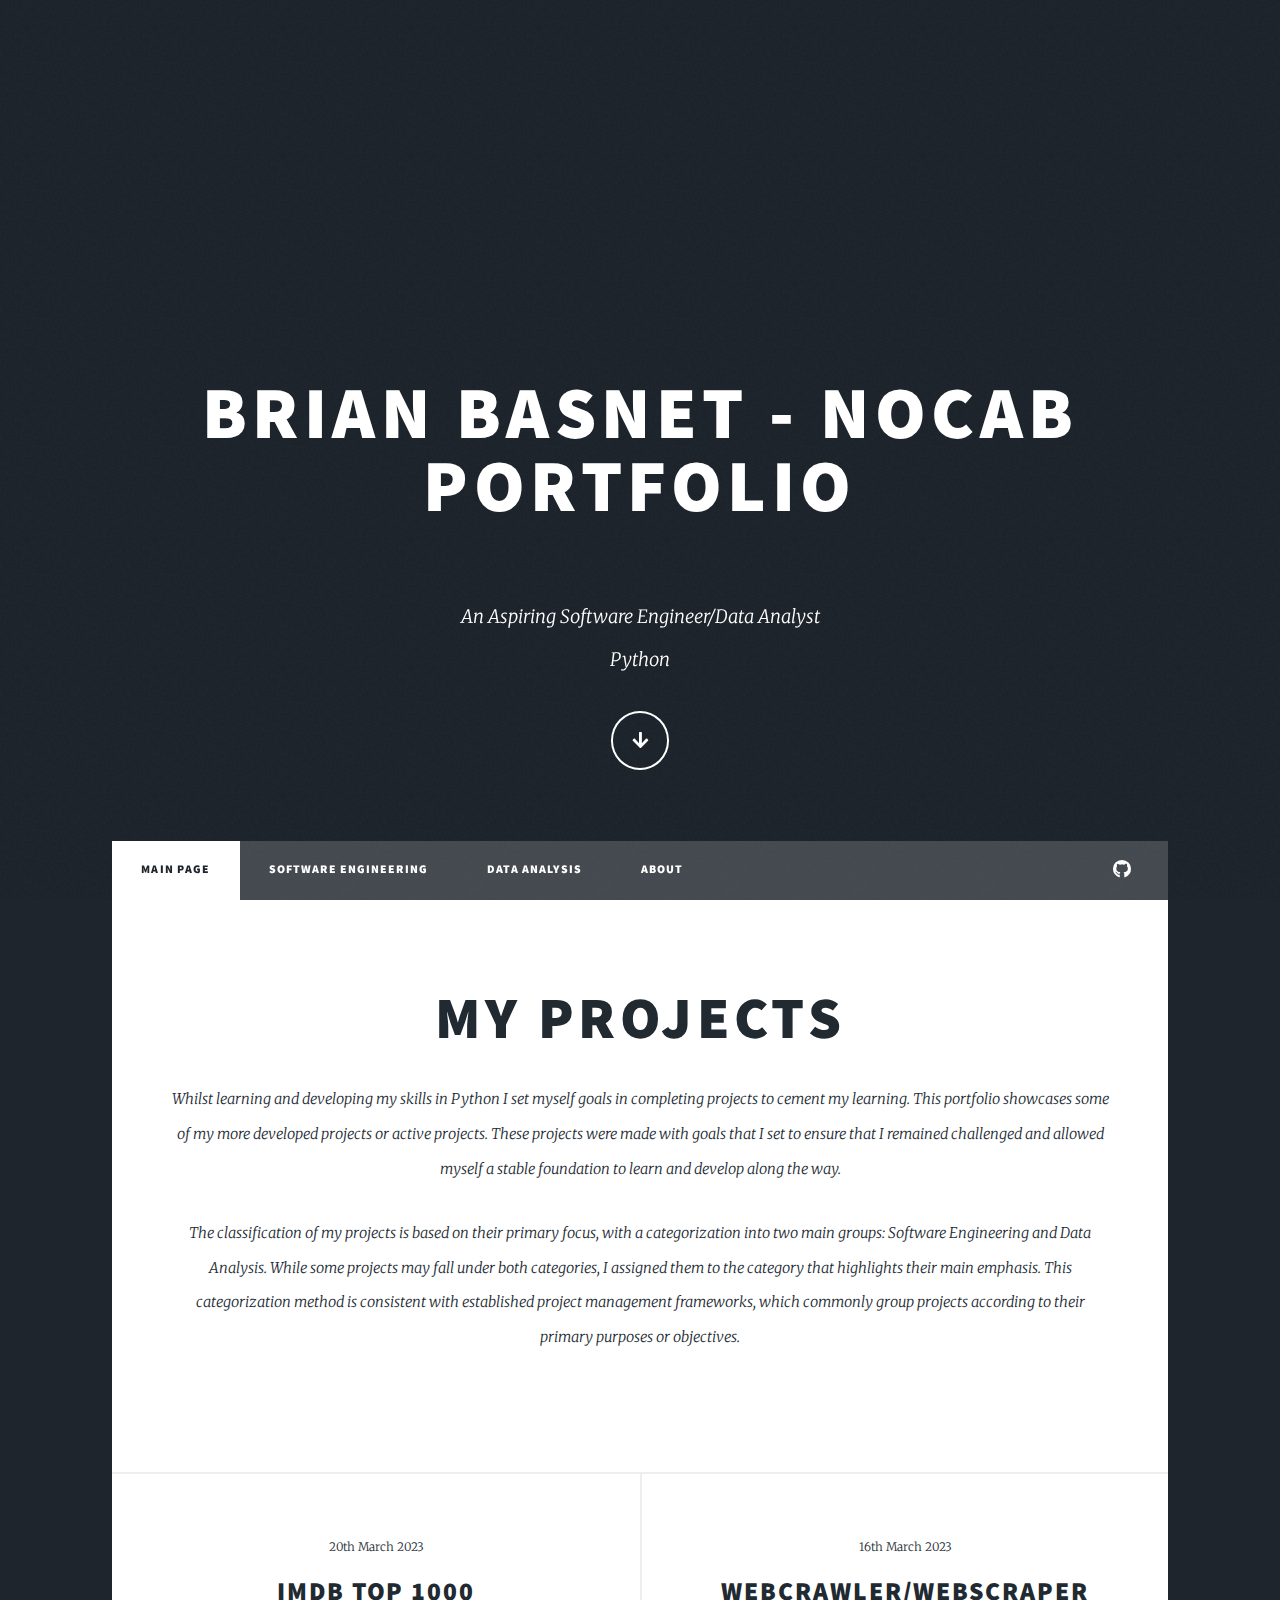
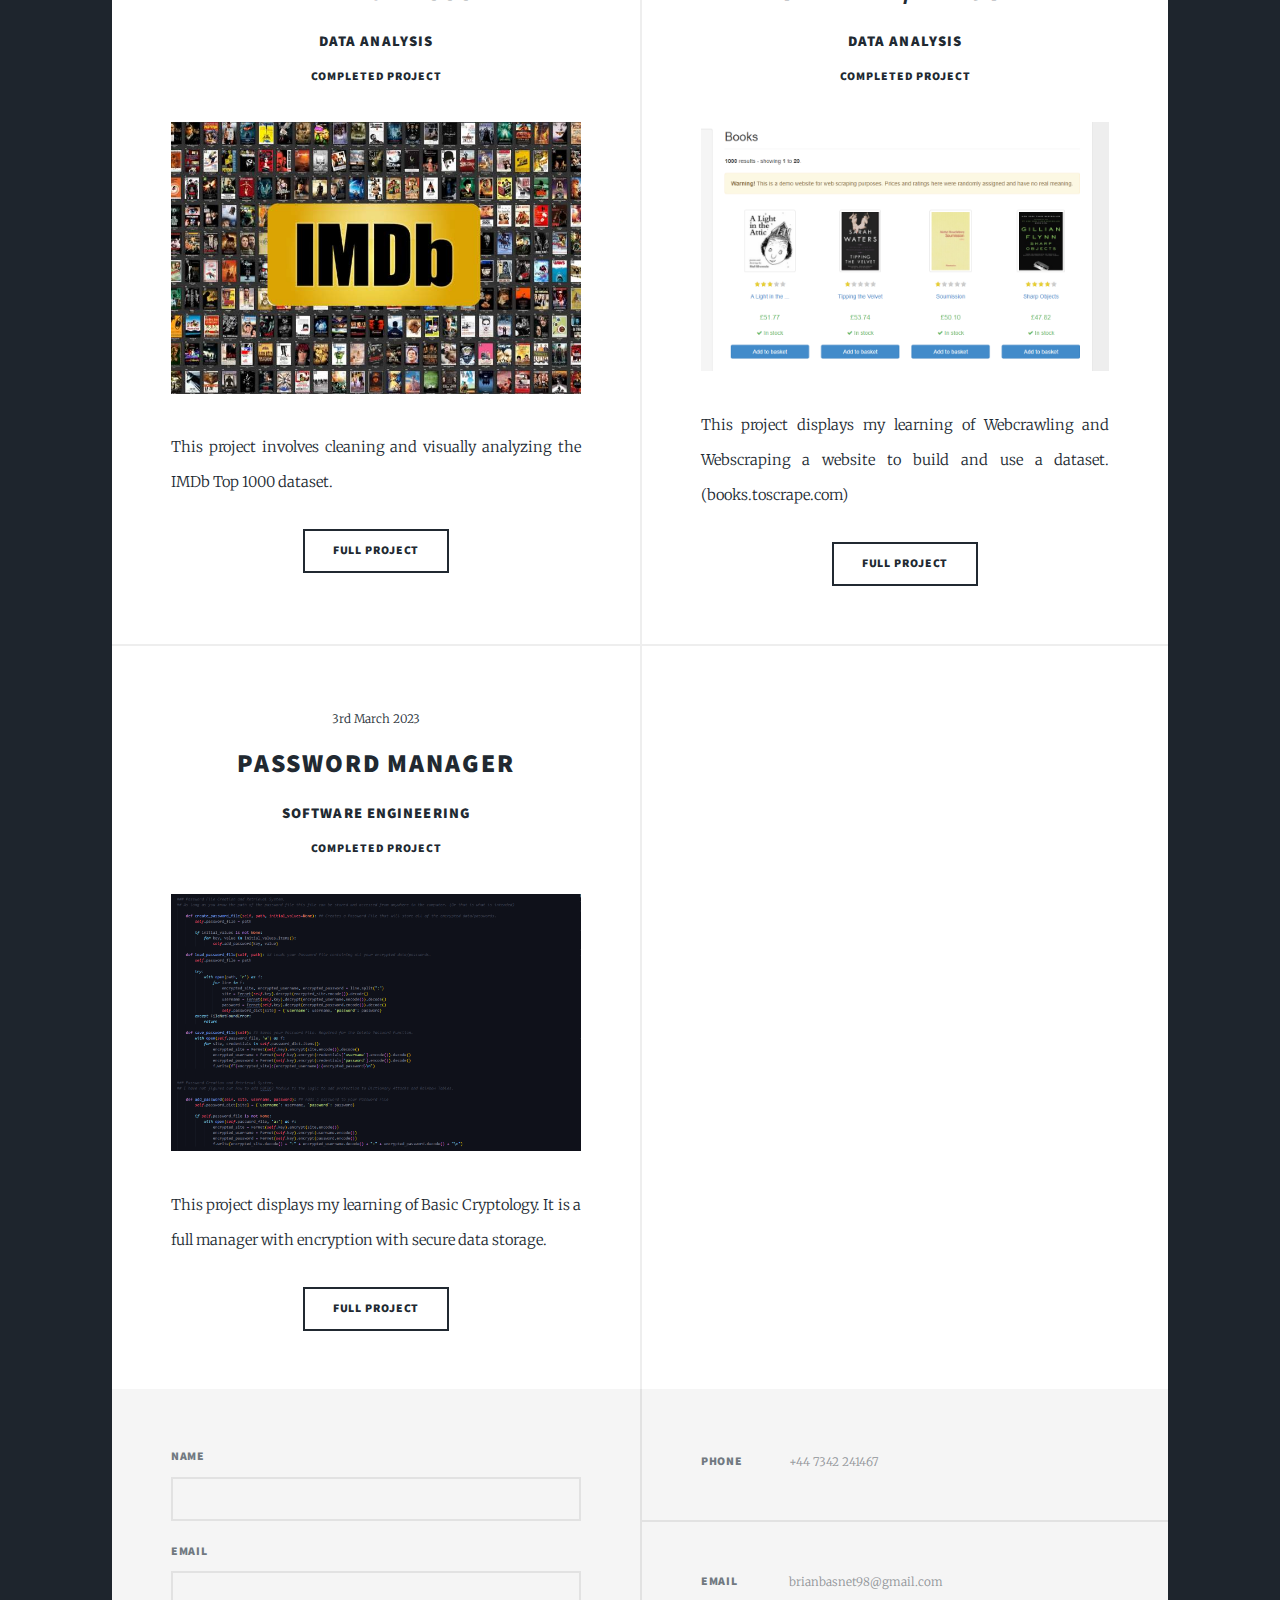
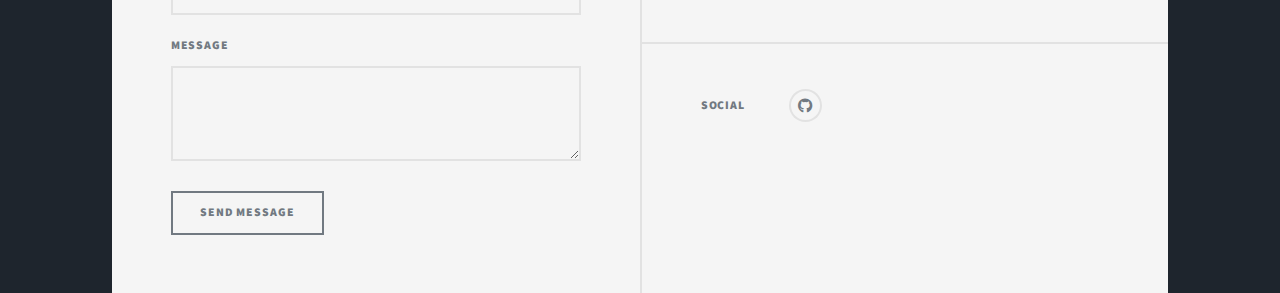
==== commit d4b9147f: "Update index.html" ====
--- a/index.html
+++ b/index.html
@@ -4,8 +4,8 @@
 		<title>Brian Basnet (nocab)</title>
 		<meta charset="utf-8" />
 		<meta name="viewport" content="width=device-width, initial-scale=1, user-scalable=no" />
-		<link rel="stylesheet" href="../assets/css/main.css" />
-		<noscript><link rel="stylesheet" href="../assets/css/noscript.css" /></noscript>
+		<link rel="stylesheet" href="assets/css/main.css" />
+		<noscript><link rel="stylesheet" href="assets/css/noscript.css" /></noscript>
 	</head>
 	<body class="is-preload">
 
@@ -34,10 +34,10 @@
 				<!-- Nav -->
 					<nav id="nav">
 						<ul class="links">
-							<li class="active"><a href="../index.html">Main Page</a></li>
-							<li><a href="../software-engineering/softwareengineering.html">Software Engineering</a></li>
-							<li><a href="../data-analysis/dataanalysis.html">Data Analysis</a></li>
-							<li><a href="../about.html">About</a></li>
+							<li class="active"><a href="index.html">Main Page</a></li>
+							<li><a href="software-engineering/softwareengineering.html">Software Engineering</a></li>
+							<li><a href="data-analysis/dataanalysis.html">Data Analysis</a></li>
+							<li><a href="about.html">About</a></li>
 						</ul>
 						<ul class="icons">
 							<li><a href="https://github.com/nocab-tech" class="icon brands fa-github"target="_blank"><span class="label">GitHub</span></a></li>
@@ -52,6 +52,7 @@
 								<header class="major">
 									<h2>My Projects</h2>
 									<p>Whilst learning and developing my skills in Python I set myself goals in completing projects to cement my learning. This portfolio showcases some of my more developed projects or active projects. These projects were made with goals that I set to ensure that I remained challenged and allowed myself a stable foundation to learn and develop along the way.</p>
+									<p>The classification of my projects is based on their primary focus, with a categorization into two main groups: Software Engineering and Data Analysis. While some projects may fall under both categories, I assigned them to the category that highlights their main emphasis. This categorization method is consistent with established project management frameworks, which commonly group projects according to their primary purposes or objectives.</p>
 								</header>
 							</article>
 
@@ -60,27 +61,27 @@
 								<article>
 									<header>
 										<span class="date">20th March 2023</span>
-										<h2><a href="data-analysis/IMDB.html"target="_blank">IMDB Top 1000</a></h2>
+										<h2><a href="data-analysis/imdb.html"target="_blank">IMDB Top 1000</a></h2>
 										<h4>Data Analysis</h4>
 										<h6>Completed Project</h6>
 									</header>
-									<a href="data-analysis/IMDB.html"target="_blank" class="image fit"><img src="images/imdb.jpg" alt="" /></a>
+									<a href="data-analysis/imdb.html"target="_blank" class="image fit"><img src="images/imdb.jpg" alt="" /></a>
 									<p>This project involves cleaning and visually analyzing the IMDb Top 1000 dataset.</p>
 									<ul class="actions special">
-										<li><a href="data-analysis/IMDB.html"target="_blank" class="button">Full Project</a></li>
+										<li><a href="data-analysis/imdb.html"target="_blank" class="button">Full Project</a></li>
 									</ul>
 								</article>
 								<article>
 									<header>
 										<span class="date">16th March 2023</span>
-										<h2><a href="data-analysis/WCWS.html"target="_blank">Webcrawler/Webscraper</a></h2>
+										<h2><a href="data-analysis/wcws.html"target="_blank">Webcrawler/Webscraper</a></h2>
 										<h4>Data Analysis</h4>
 										<h6>Completed Project</h6>
 									</header>
-									<a href="data-analysis/WCWS.html"target="_blank" class="image fit"><img src="images/wcws.png" alt="" /></a>
+									<a href="data-analysis/wcws.html"target="_blank" class="image fit"><img src="images/wcws.png" alt="" /></a>
 									<p>This project displays my learning of Webcrawling and Webscraping a website to build and use a dataset. (books.toscrape.com)</p>
 									<ul class="actions special">
-										<li><a href="data-analysis/WCWS.html"target="_blank" class="button">Full Project</a></li>
+										<li><a href="data-analysis/wcws.html"target="_blank" class="button">Full Project</a></li>
 									</ul>
 								</article>
 								<article>
